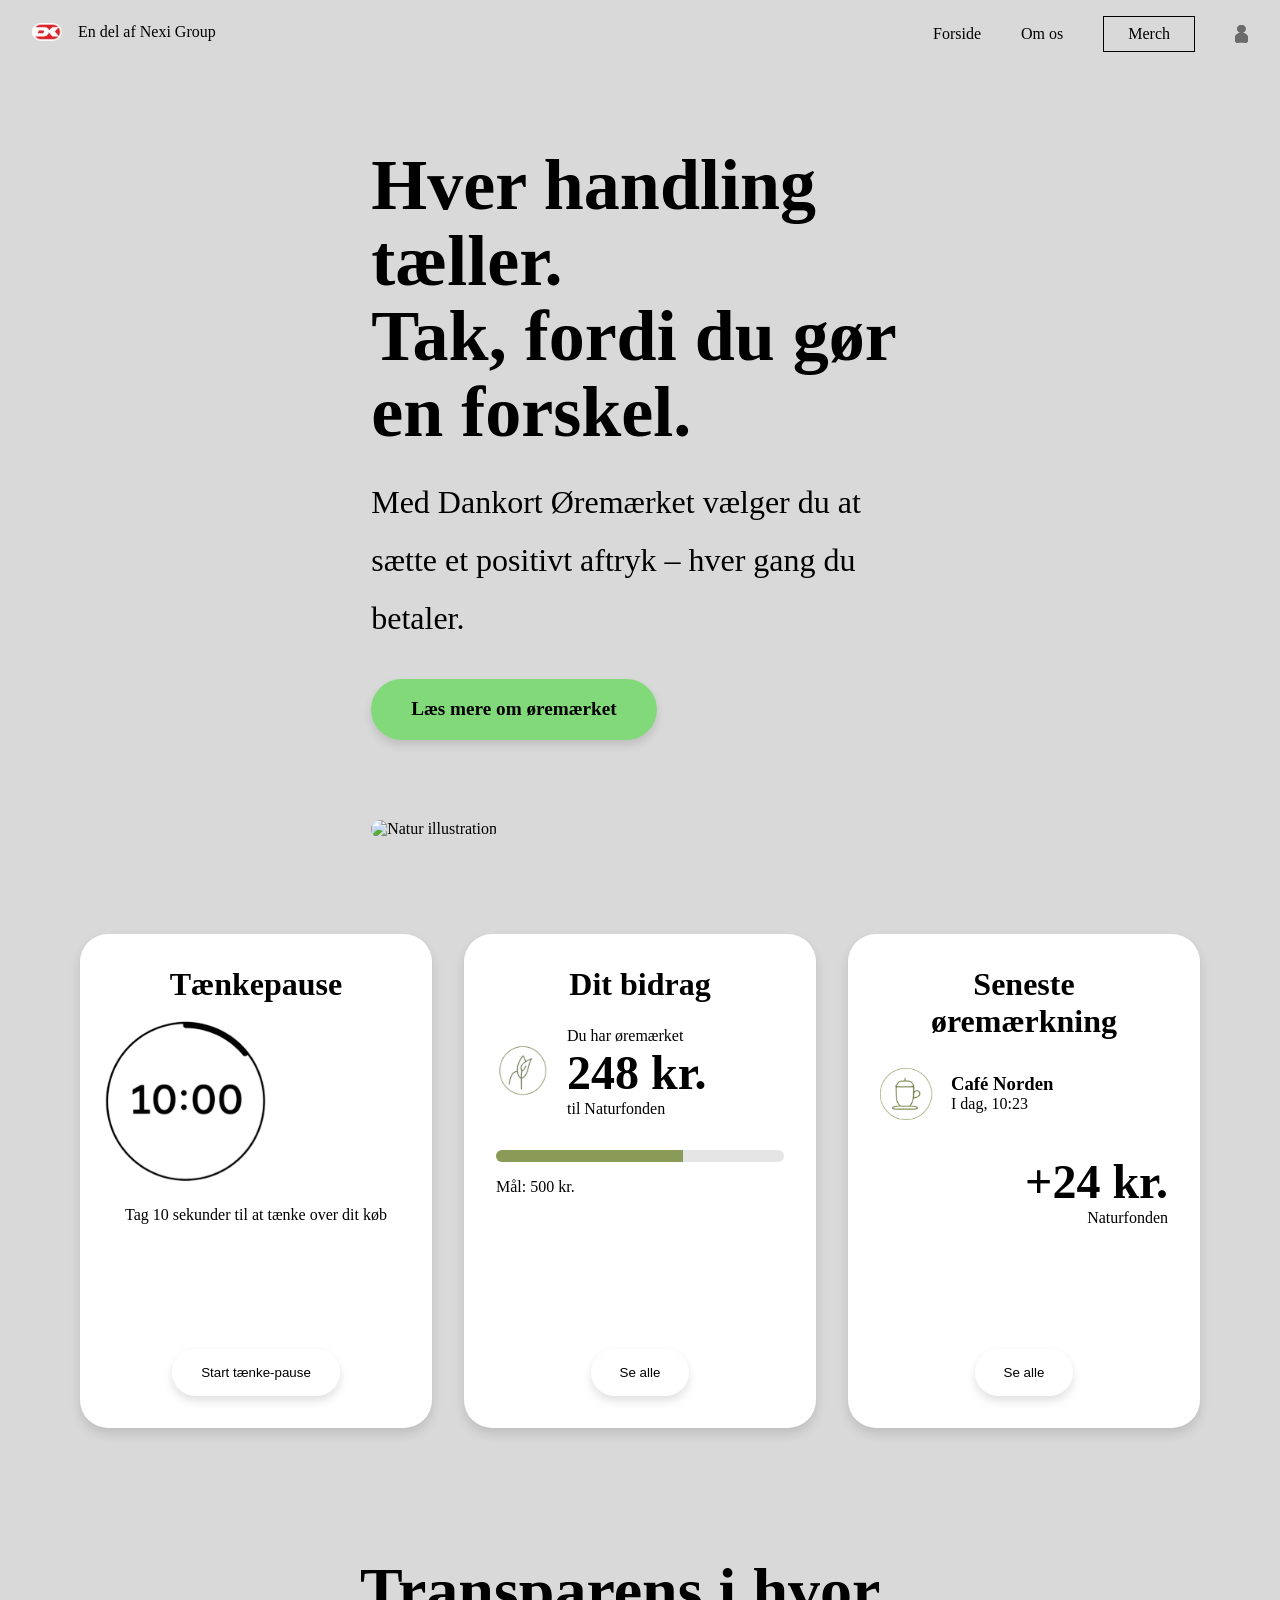
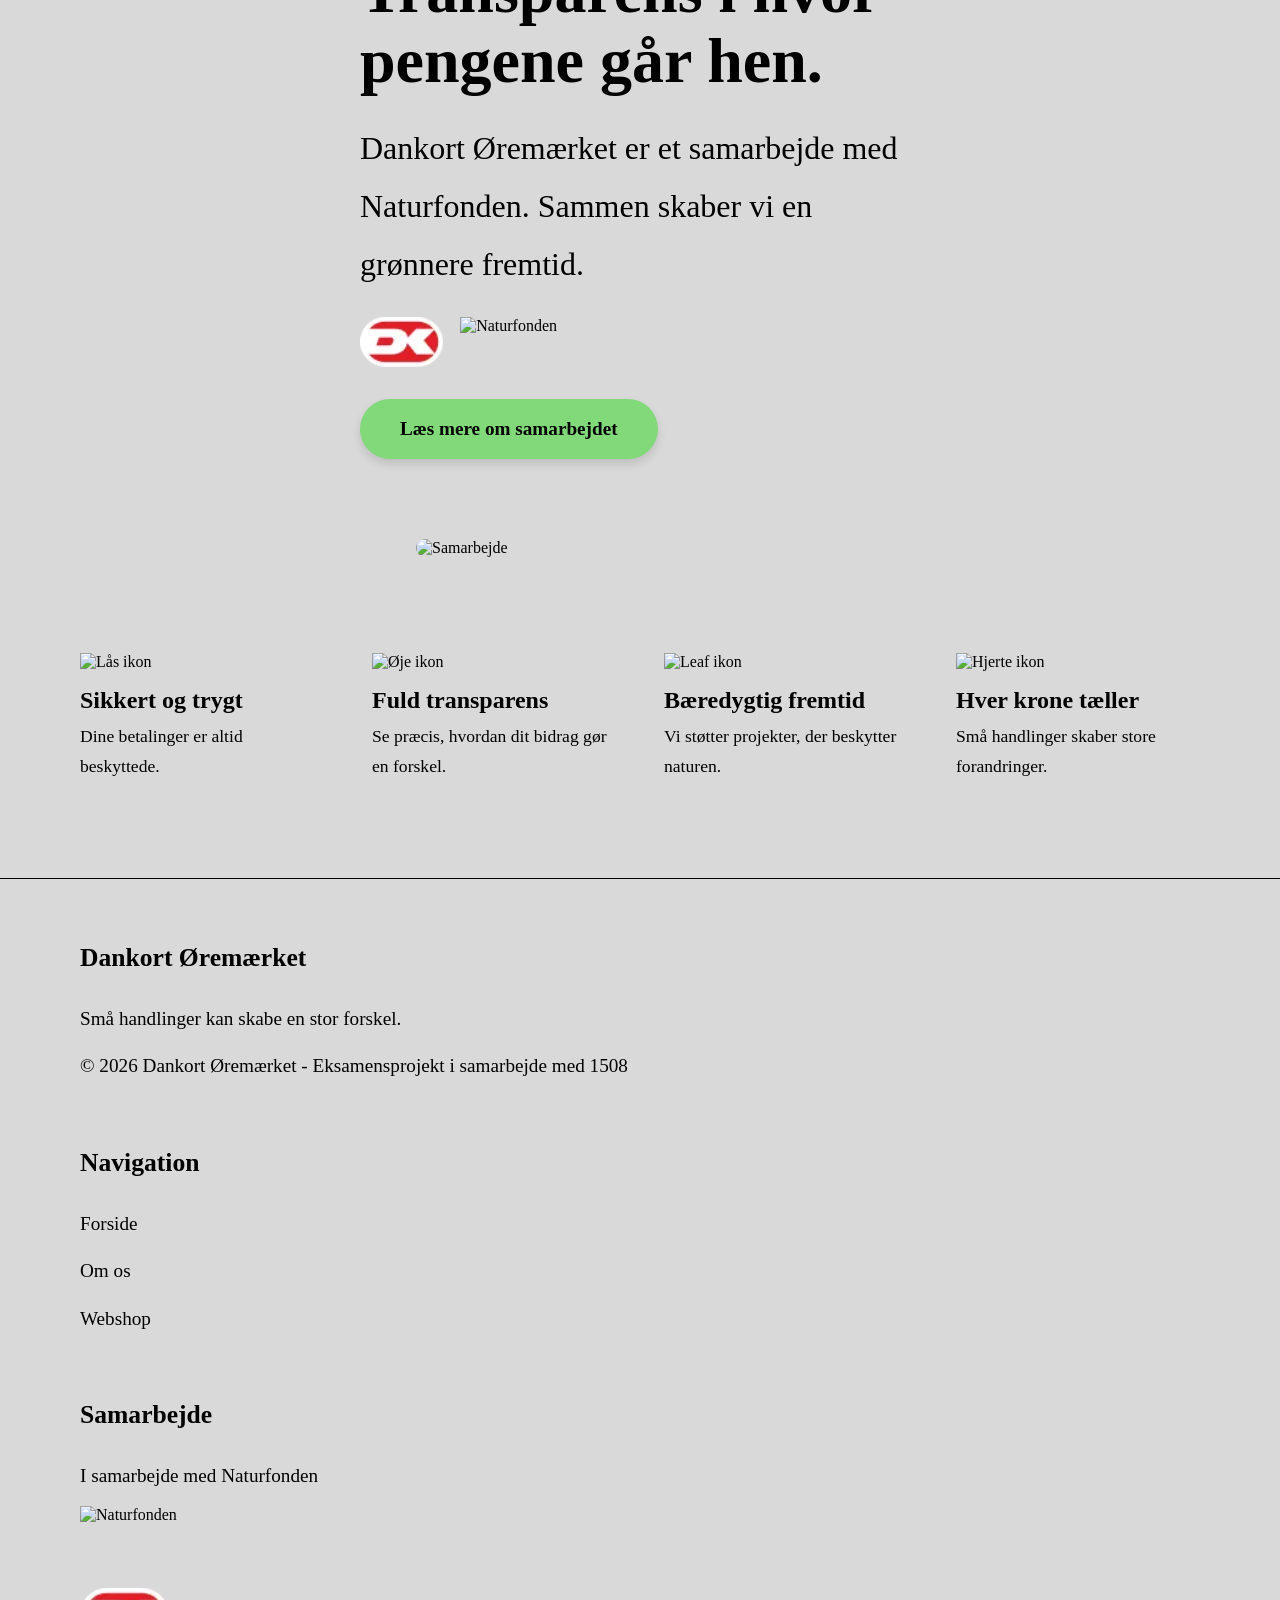
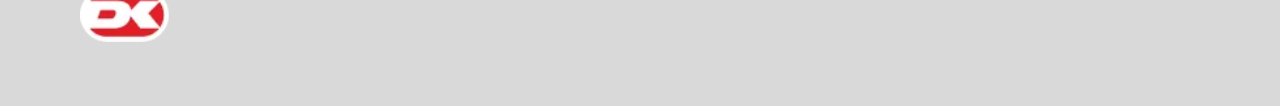
==== index.html @ 101805df "tilrettede ikoner i svg format" ====
<!doctype html>
<html lang="da">
  <head>
    <meta charset="UTF-8" />
    <meta name="viewport" content="width=device-width, initial-scale=1.0" />

    <!-- CSS -->
    <link rel="stylesheet" href="css/custom.css" />
    <link rel="stylesheet" href="css/index.css" />
    <link rel="stylesheet" href="css/general.css" />

    <!-- JS -->
    <script src="js/burger.js" defer></script>

    <title>Dankort-case</title>

    <link rel="icon" type="image/png" href="favicon/apple-touch-icon.svg" />
  </head>

  <body>

    <!-- HEADER -->

    <header>

      <div class="logo">
        <a href="index.html">
          <img src="imgs/logo.webp" alt="Dankort logo" />
        </a>

        <p>En del af Nexi Group</p>
      </div>

      <!-- DESKTOP NAV -->

      <nav class="menu">
        <a href="index.html">Forside</a>
        <a href="about.html">Om os</a>

        <a href="shop.html" class="shop">
          Merch
        </a>

        <img src="imgs/profillogo-svgformat.svg" alt="Profil ikon">
      </nav>

      <!-- MOBILE NAV -->

      <div class="mobile-nav">
        <a href="index.html">Forside</a>
        <a href="about.html">Om os</a>
        <a href="shop.html" class="shop">Merch</a>

        <img src="imgs/profillogo-svgformat.svg" alt="Profil ikon">
      </div>

      <!-- BURGER -->

      <div class="burger">
        <span></span>
        <span></span>
        <span></span>
      </div>

    </header>

    <!-- HERO -->

    <main>

      <section class="hero-section">

        <div class="hero-text">

          <h1>
            Hver handling tæller.<br>
            Tak, fordi du gør en forskel.
          </h1>

          <p>
            Med Dankort Øremærket vælger du at sætte et positivt aftryk – hver gang du betaler.
          </p>

          <a href="about.html" class="cta-btn">
            Læs mere om øremærket
          </a>

        </div>

        <div class="hero-image">
          <img src="imgs/Hero-billede-forside.webp" alt="Natur illustration">
        </div>

      </section>

      <!-- CARDS -->

      <section class="info-cards">

        <!-- TÆNKEPAUSE -->

        <article class="card">

          <h2>Tænkepause</h2>

         <div class="timer-circle">
         <img src="imgs/timer10sek.svg" alt="Tænke-pause timer">
         </div>

          <p class="card-text">
            Tag 10 sekunder til at tænke over dit køb
          </p>

          <button>
            Start tænke-pause
          </button>

        </article>

        <!-- BIDRAG -->

        <article class="card">

          <h2>Dit bidrag</h2>

          <div class="bidrag-top">

            <img src="imgs/KORN-IKON.svg" alt="Leaf icon">

            <div>
              <p>Du har øremærket</p>

              <h3>248 kr.</h3>

              <p>til Naturfonden</p>
            </div>

          </div>

          <div class="progress-bar">
            <div class="progress-fill"></div>
          </div>

          <p class="goal">
            Mål: 500 kr.
          </p>

          <button>
            Se alle
          </button>

        </article>

        <!-- SENESTE ØREMÆRKNING -->

        <article class="card">

          <h2>Seneste øremærkning</h2>

          <div class="latest-payment">

            <img src="imgs/kaffe-ikon.svg" alt="Coffee icon">

            <div>
              <h3>Café Norden</h3>
              <p>I dag, 10:23</p>
            </div>

          </div>

          <div class="payment-amount">
            <h3>+24 kr.</h3>
            <p>Naturfonden</p>
          </div>

          <button>
            Se alle
          </button>

        </article>

      </section>

      <!-- TRANSPARENS -->

      <section class="transparency-section">

        <div class="transparency-text">

          <h2>
            Transparens i hvor pengene går hen.
          </h2>

          <p>
            Dankort Øremærket er et samarbejde med Naturfonden. Sammen skaber vi en grønnere fremtid.
          </p>

          <div class="partner-logos">

            <img src="imgs/logo.webp" alt="Dankort">

            <img src="imgs/Naturfonde-logo.svg" alt="Naturfonden">

          </div>

          <a href="about.html" class="cta-btn">
            Læs mere om samarbejdet
          </a>

        </div>

        <div class="transparency-image">
          <img src="imgs/Transparens-sektion-billede.webp" alt="Samarbejde">
        </div>

      </section>

      <!-- FEATURES -->

      <section class="features">

        <article class="feature">

          <img src="imgs/lock 1-ikon.svg" alt="Lås ikon">

          <h3>Sikkert og trygt</h3>

          <p>
            Dine betalinger er altid beskyttede.
          </p>

        </article>

        <article class="feature">

          <img src="imgs/eye 1 - ikon.svg" alt="Øje ikon">

          <h3>Fuld transparens</h3>

          <p>
            Se præcis, hvordan dit bidrag gør en forskel.
          </p>

        </article>

        <article class="feature">

          <img src="imgs/leaf 1 - ikon.svg" alt="Leaf ikon">

          <h3>Bæredygtig fremtid</h3>

          <p>
            Vi støtter projekter, der beskytter naturen.
          </p>

        </article>

        <article class="feature">

          <img src="imgs/heart 1 - ikon.svg" alt="Hjerte ikon">

          <h3>Hver krone tæller</h3>

          <p>
            Små handlinger skaber store forandringer.
          </p>

        </article>

      </section>

    </main>

    <!-- FOOTER -->

    <footer class="footer">

      <div class="footer-column">

        <h3>Dankort Øremærket</h3>

        <p>
          Små handlinger kan skabe en stor forskel.
        </p>

        <p class="copyright">
          © 2026 Dankort Øremærket - Eksamensprojekt i samarbejde med 1508
        </p>

      </div>

      <div class="footer-column">

        <h3>Navigation</h3>

        <a href="index.html">Forside</a>
        <a href="about.html">Om os</a>
        <a href="shop.html">Webshop</a>

      </div>

      <div class="footer-column">

        <h3>Samarbejde</h3>

        <p>I samarbejde med Naturfonden</p>

        <img src="imgs/Naturfonde-logo.svg" alt="Naturfonden">

      </div>

      <div class="footer-logo">
        <img src="imgs/logo.webp" alt="Dankort">
      </div>

    </footer>

  </body>
</html>
---- css/custom.css ----
/*Fonts*/
@font-face {
  font-family: "raleway";
  src: url(../fonts/Raleway-Black.ttf);
}

@font-face {
  font-family: "raleway_bold";
  src: url(../fonts/Raleway-Bold.ttf);
}

@font-face {
  font-family: "raleway_light";
  src: url(../fonts/Raleway-Light.ttf);
}
:root {
  /* colors */
  --prime-red: #E21E27;
  --prime-grey: #D9D9D9;
  --prime-white: #FFF;
  --prime-black: #1E1E1E;
  --prime-sunflower: #FFD998;
  --secondary-sunflower: #FFE8B6;
  --prime-lime: #81D979;
  --secondary-lime: #A1EEAC;
  --prime-blue: #3BB7EA;
  --secondary-blue: #90D9F8;


  /* font sizes */
  /*--h1-size: 48px;
  --p-size: 18px;
  --nav-li-size: 20px;
  --cta-font-size: 128px;*/

  /* borders */
  /*--cta-borders: 1px;*/

  /* fonts */
  --h1-font: "raleway";
  --h2-font: "raleway_bold";
  --p-font: "raleway_light";
}
---- css/index.css ----
/* ---------- HERO SECTION ---------- */

.hero-section {
  display: flex;
  flex-direction: column;

  gap: 2rem;

  padding: 2rem 1.5rem 3rem;
}

.hero-text h1 {
  font-size: 3rem;
  line-height: 1.05;

  margin-bottom: 1.5rem;
}

.hero-text p {
  font-size: 1.3rem;
  line-height: 1.8;

  margin-bottom: 2rem;
}

.hero-image img {
  width: 100%;

  border-radius: 20px;
}

/* ---------- CTA BUTTON ---------- */

.cta-btn {
  display: inline-block;

  padding: 1rem 2rem;

  background-color: var(--prime-lime);

  color: #000;
  text-decoration: none;

  border-radius: 999px;

  font-weight: 600;

  box-shadow: 0 5px 10px rgba(0,0,0,0.12);
}

/* ---------- INFO CARDS ---------- */

.info-cards {
  display: flex;
  flex-direction: column;

  gap: 2rem;

  padding: 0 1.5rem 4rem;
}

.card {
  background-color: var(--prime-white);

  border-radius: 28px;

  padding: 2rem;

  box-shadow: 0 6px 12px rgba(0,0,0,0.12);
}

.card h2 {
  text-align: center;

  font-size: 2rem;

  margin-bottom: 1.5rem;
}

.card-text {
  text-align: center;

  line-height: 1.7;
}

.card button {
  display: block;

  margin: 1.5rem auto 0;

  padding: 1rem 1.8rem;

  border: none;

  border-radius: 999px;

  background-color: #fff;

  box-shadow: 0 5px 10px rgba(0,0,0,0.12);
}

/* ---------- TIMER ---------- */

.timer-circle {
  display: flex;
  justify-content: center;
  align-items: center;

  margin-bottom: 1.5rem;
}

.timer-circle img {
  width: 180px;
  height: auto;

  object-fit: contain;
}


/* ---------- BIDRAG ---------- */

.bidrag-top {
  display: flex;

  align-items: center;

  gap: 1rem;

  margin-bottom: 1rem;
}

.bidrag-top img,
.latest-payment img {
  width: 55px;
}

.bidrag-top h3,
.payment-amount h3 {
  font-size: 3rem;
}

.progress-bar {
  width: 100%;
  height: 12px;

  background-color: #e5e5e5;

  border-radius: 999px;

  overflow: hidden;

  margin: 1rem 0;
}

.progress-fill {
  width: 65%;
  height: 100%;

  background-color: #8A9B58;
}

/* ---------- LATEST PAYMENT ---------- */

.latest-payment {
  display: flex;

  align-items: center;

  gap: 1rem;
}

.payment-amount {
  text-align: right;

  margin-top: 2rem;
}

/* ---------- TRANSPARENCY SECTION ---------- */

.transparency-section {
  display: flex;
  flex-direction: column;

  gap: 2rem;

  padding: 4rem 1.5rem;
}

.transparency-text h2 {
  font-size: 3rem;
  line-height: 1.1;

  margin-bottom: 1.5rem;
}

.transparency-text p {
  font-size: 1.3rem;
  line-height: 1.8;

  margin-bottom: 1.5rem;
}

.partner-logos {
  display: flex;

  align-items: center;

  gap: 1rem;

  margin-bottom: 2rem;
}

.partner-logos img {
  height: 40px;
}

.transparency-image img {
  width: 100%;

  border-radius: 20px;
}

/* ---------- FEATURES ---------- */

.features {
  display: grid;

  grid-template-columns: 1fr 1fr;

  gap: 2rem 1.5rem;

  padding: 0 1.5rem 4rem;
}

.feature {
  text-align: center;
}

.feature img {
  width: 55px;

  margin-bottom: 1rem;
}

.feature h3 {
  margin-bottom: 0.5rem;
}

.feature p {
  line-height: 1.5;
}

/* ---------- FOOTER ---------- */

.footer {
  display: flex;
  flex-direction: column;

  gap: 2rem;

  padding: 3rem 1.5rem;

  border-top: 1px solid #000;
}

.footer-column {
  display: flex;
  flex-direction: column;

  gap: 0.8rem;
}

.footer-column a {
  color: #000;

  text-decoration: none;
}

.footer-column img {
  width: 130px;
}

.footer-logo {
  display: flex;
  justify-content: flex-end;
}

.footer-logo img {
  width: 70px;
}


/* ---------- DESKTOP ---------- */

@media (min-width: 1024px) {

  /* ---------- HERO ---------- */

  .hero-section {
    display: flex;
    justify-content: space-between;
    align-items: center;

    gap: 5rem;

    padding: 5rem 5rem 6rem;
  }

  .hero-text {
    width: 48%;
  }

  .hero-image {
    width: 48%;
  }

  .hero-text h1 {
    font-size: 4.5rem;

    max-width: 700px;
  }

  .hero-text p {
    font-size: 2rem;

    max-width: 700px;
  }

  .hero-image img {
    width: 100%;
  }

  .cta-btn {
    font-size: 1.2rem;

    padding: 1.2rem 2.5rem;
  }

  /* ---------- INFO CARDS ---------- */

  .info-cards {
    display: flex;
    flex-direction: row;

    gap: 2rem;

    padding: 0 5rem 6rem;
  }

  .card {
    flex: 1;

    min-height: 430px;

    display: flex;
    flex-direction: column;
    justify-content: space-between;
  }

  .card h2 {
    font-size: 2rem;
  }

  .card button {
    margin-top: auto;
  }

  .timer-circle {
    width: 150px;
    height: 150px;
  }

  /* ---------- TRANSPARENCY ---------- */

  .transparency-section {
    display: flex;
    justify-content: space-between;
    align-items: center;

    gap: 5rem;

    padding: 2rem 5rem 6rem;
  }

  .transparency-text {
    width: 50%;
  }

  .transparency-image {
    width: 40%;
  }

  .transparency-text h2 {
    font-size: 4rem;

    max-width: 600px;
  }

  .transparency-text p {
    font-size: 2rem;

    max-width: 650px;
  }

  .transparency-image img {
    width: 100%;
  }

  .partner-logos img {
    height: 50px;
  }

  /* ---------- FEATURES ---------- */

  .features {
    display: grid;

    grid-template-columns: repeat(4, 1fr);

    gap: 3rem;

    padding: 0 5rem 6rem;
  }

  .feature {
    text-align: left;
  }

  .feature img {
    width: 70px;
  }

  .feature h3 {
    font-size: 1.5rem;
  }

  .feature p {
    font-size: 1.1rem;

    line-height: 1.7;
  }

  /* ---------- FOOTER ---------- */

  .footer {
    display: flex;
    justify-content: space-between;
    align-items: flex-start;

    gap: 4rem;

    padding: 4rem 5rem;
  }

  .footer-column {
    flex: 1;
  }

  .footer-column h3 {
    margin-bottom: 1rem;

    font-size: 1.6rem;
  }

  .footer-column p,
  .footer-column a {
    font-size: 1.2rem;

    line-height: 1.8;
  }

  .footer-column img {
    width: 170px;
  }

  .footer-logo img {
    width: 90px;
  }

}
---- css/general.css ----
* {
  margin: 0;
  padding: 0;
}

/* general styling */

body {
  background-color: var(--prime-grey);
}

/* nav */

header {
    position: relative;
 display: flex;
  justify-content: space-between;
  align-items: center; 
 /* background-color: transparent;
  position: fixed;*/
  top: 0;
  width: 100%;
  padding: 1em 2em;
/* transition: background-color 0.3s ease;
  z-index: 1000;*/
  
}

header.scrolled {
  background-color: #d2c3b4;
  box-shadow: 0 2px 10px rgba(0, 0, 0, 0.1);
}

/*Menuen på desktop*/

.menu {
    justify-content: space-between;
    margin-right: 5%;
  display: flex;
  align-items: center;
  gap: 40px;
  margin-left: auto;
  flex-wrap: nowrap;
}
.menu a {
  color: #000;
  text-decoration: none;
  transition: transform 0.3s ease;
  margin-top: 2em;
  margin-bottom: 2em;
  margin: 0;
  white-space: nowrap;
}

.menu a:hover {
  transform: scale(1.1);
}

/*****NAV-LOGO*****/
.logo{ 
    width: 100%;
  display: flex;
}

.logo img {
  height: auto; /* justér størrelsen */
  width: 30px;
  padding-right: 1rem;
}

.logo p {
font-family: var(--p-font);
}

/*shop knappen*/

.shop {
  background-color: var(--prime-lime);
  all: unset;
  display: inline-block;
  padding: 0.5em 1.5em;
  border: 1px solid #000;
  cursor: pointer;
  color: #000;
  transition: transform 0.3s ease;
}

.shop:hover {
  transform: scale(1.2);
}

/* BURGER ICON */
.burger {
    margin-right: 10%;
  display: none;
  flex-direction: column;
  gap: 5px;
  cursor: pointer;
  z-index: 2000;
}

.burger span {
  width: 25px;
  height: 3px;
  background-color: #000;
}

/* MOBILE DROPDOWN MENU */
.mobile-nav {
  position: absolute;
  top: 70px;
  right: 0px;
  background-color: var(--prime-white);
  padding: 1rem 1.5rem;
  border-radius: 10px;
  display: none;
  flex-direction: column;
  gap: 1rem;
  box-shadow: 0 4px 12px rgba(0, 0, 0, 0.15);
  z-index: 1500;
}

.mobile-nav a {
  color: #000;
  text-decoration: none;
  font-size: 18px;
}

.mobile-nav a:hover {
  transform: scale(1.1);
}

.mobile-nav.open {
  display: flex;
  margin-right: 4rem;
}

.mobile-nav.open img {
  width: 18px;
}

/* RESPONSIVE */
@media (max-width: 768px) {
  .menu {
    display: none;
  }

  .burger {
    display: flex;
  }
}
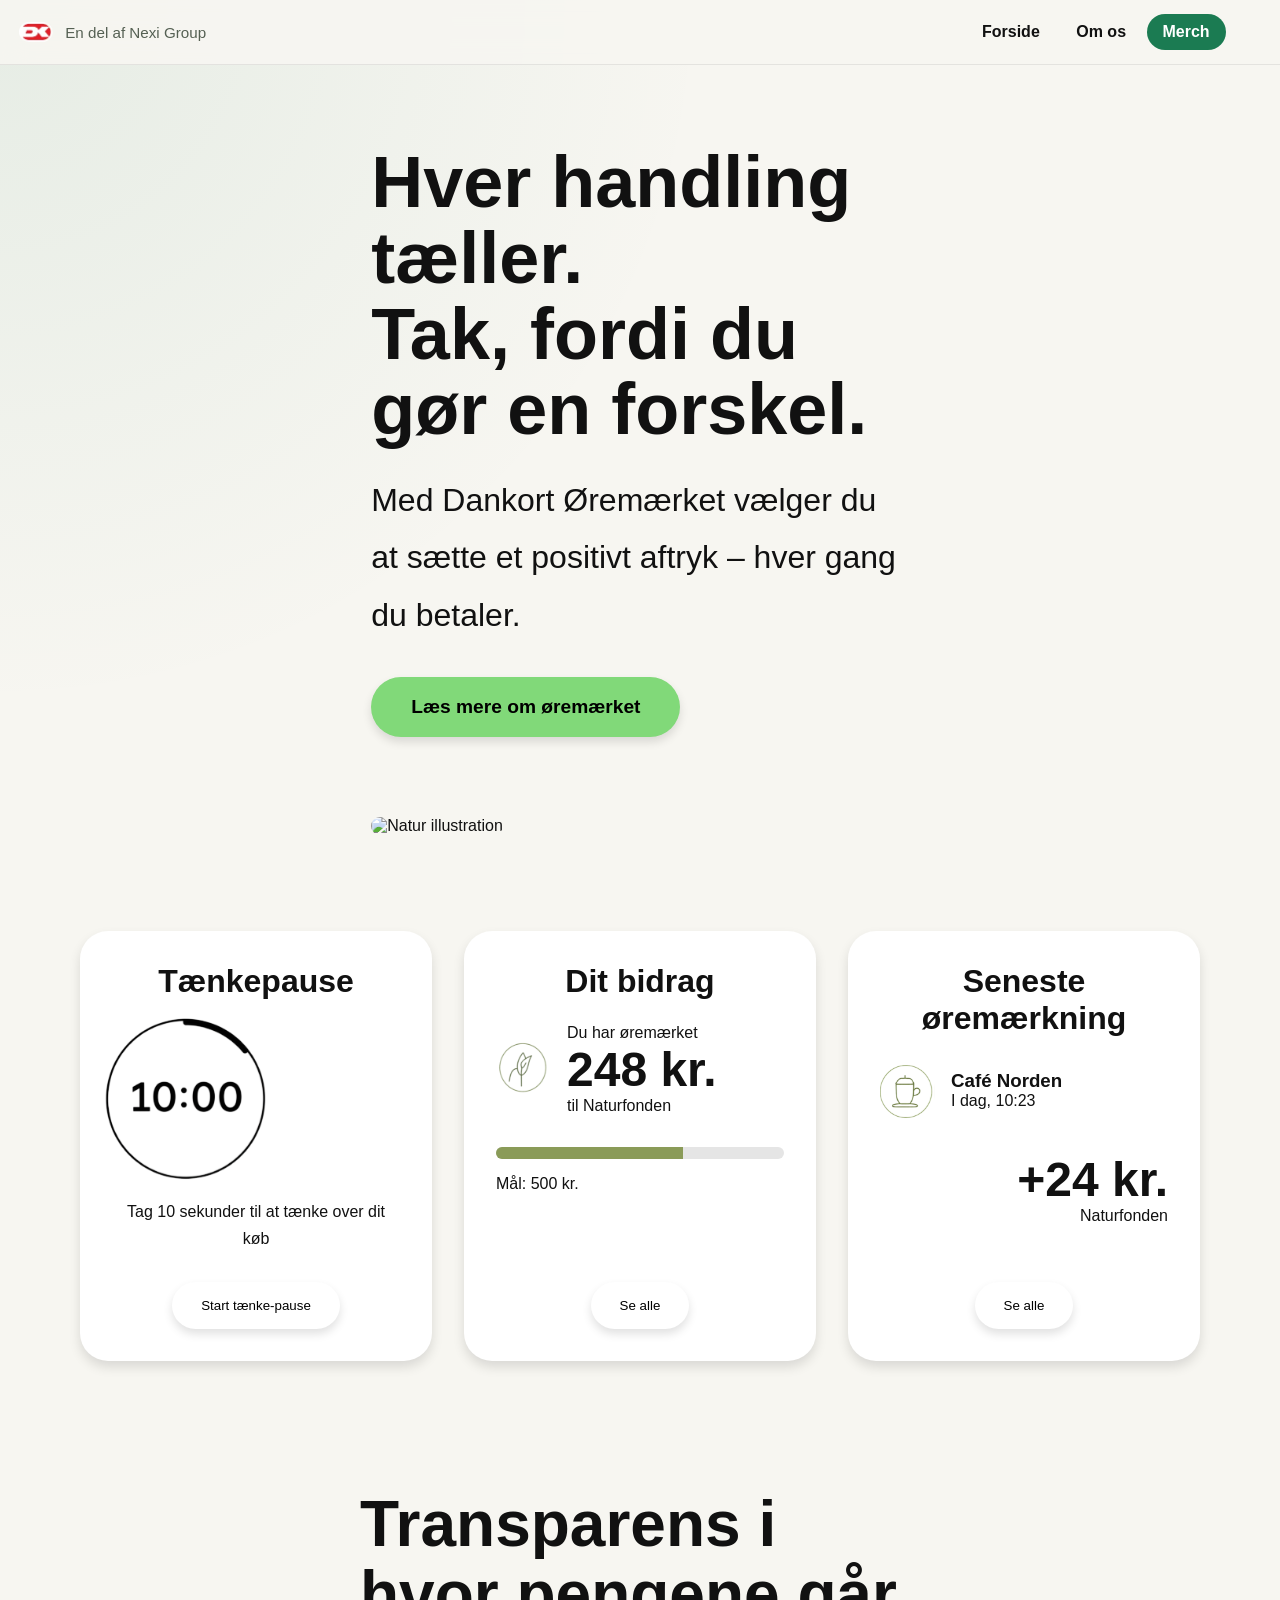
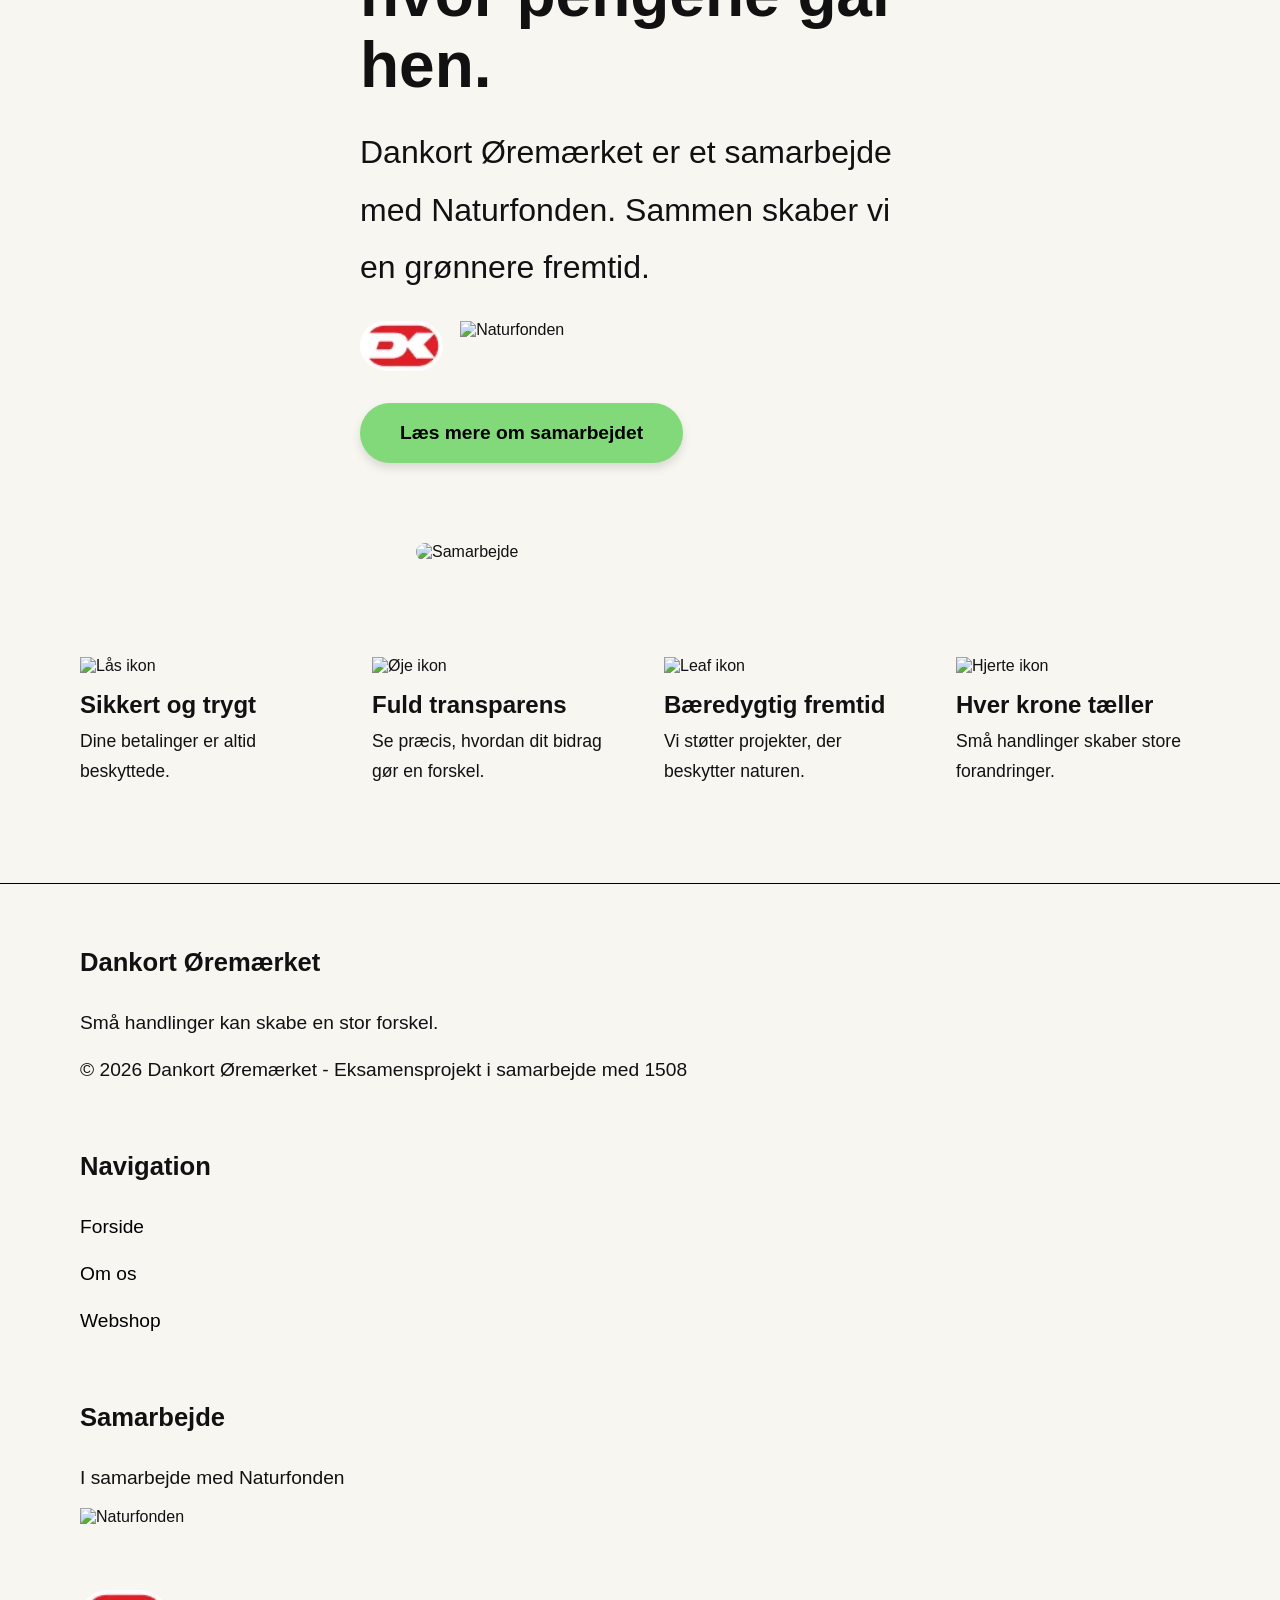
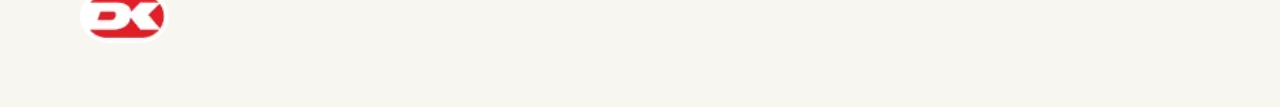
==== commit 8ba34aba: "burger conflict resolved" ====
--- a/index.html
+++ b/index.html
@@ -8,9 +8,9 @@
     <link rel="stylesheet" href="css/custom.css" />
     <link rel="stylesheet" href="css/index.css" />
     <link rel="stylesheet" href="css/general.css" />
-
-    <!-- JS -->
-    <script src="js/burger.js" defer></script>
+     <!---Javascript--->
+    <script src="js/popup.js" defer></script>
+   <!-- <script src="js/burger.js" defer></script>-->
 
     <title>Dankort-case</title>
 
@@ -24,46 +24,61 @@
     <header>
 
       <div class="logo">
-        <a href="index.html">
-          <img src="imgs/logo.webp" alt="Dankort logo" />
-        </a>
-
+       <a href="index.html"><img src="imgs/logo.webp" alt="Logo" /></a>
         <p>En del af Nexi Group</p>
       </div>
 
-      <!-- DESKTOP NAV -->
-
-      <nav class="menu">
-        <a href="index.html">Forside</a>
-        <a href="about.html">Om os</a>
-
-        <a href="shop.html" class="shop">
-          Merch
-        </a>
-
-        <img src="imgs/profillogo-svgformat.svg" alt="Profil ikon">
-      </nav>
-
-      <!-- MOBILE NAV -->
-
-      <div class="mobile-nav">
+      <nav class="menu" aria-label="Primær navigation">
+        <div class="rightmenu">
         <a href="index.html">Forside</a>
         <a href="about.html">Om os</a>
         <a href="shop.html" class="shop">Merch</a>
-
-        <img src="imgs/profillogo-svgformat.svg" alt="Profil ikon">
-      </div>
-
-      <!-- BURGER -->
-
-      <div class="burger">
+      <!--  <button id="profileButton" class="profile-button" type="button" aria-label="Open profile login" aria-controls="profileOverlay">-->
+ <!--  </button>-->
+   </div>
+      </nav>
+  
+      <div class="mobile-nav" aria-label="Mobil navigation">
+        <a href="index.html">Forside</a>
+        <a href="about.html">Om os</a>
+        <a href="shop.html" class="shop">Merch</a>
+        <button id="profileButtonMobile" class="profile-button profile-button--mobile" type="button" aria-label="Open profile login" aria-controls="profileOverlay">
+        
+        </button>
+      </div>
+
+      <button class="burger" type="button" aria-label="Åbn menu">
         <span></span>
         <span></span>
         <span></span>
-      </div>
-
+      </button>
+       <img src="imgs/profillogo.webp" alt="" class="popup-img" id="openPopup">
     </header>
-
+   
+   <!--Pop-up-->
+                <div id="popup" class="popup">
+    <span class="close">&times;</span>
+    <div class="login-box">
+  <button class="close">×</button>
+
+  <form>
+    <h2>Opret profil</h2>
+
+    <div class="input-group">
+      <span><img src="imgs/profillogo.webp" alt=""></span>
+      <input type="text" placeholder="Brugernavn eller email">
+    </div>
+
+    <div class="input-group">
+      <input type="password" placeholder="Password">
+    </div>
+
+    <a href="#" class="forgot">Glemt adgangskode</a>
+
+    <button type="submit" class="login-btn">Log ind</button>
+  </form>
+</div>
+</div>
     <!-- HERO -->
 
     <main>
@@ -314,7 +329,7 @@
       </div>
 
     </footer>
-
+<script src="js/nav.js" defer></script>
   </body>
 </html>
 
--- a/css/general.css
+++ b/css/general.css
@@ -1,153 +1,384 @@
+:root {
+  --surface: #ffffff;
+  --surface-soft: #f7f6f1;
+  --text: #111111;
+  --muted: #556053;
+  --accent: #1b7b52;
+  --accent-dark: #0f5f3a;
+  --shadow: 0 18px 40px rgba(17, 24, 20, 0.12);
+}
+
 * {
+  box-sizing: border-box;
   margin: 0;
   padding: 0;
 }
 
-/* general styling */
-
 body {
-  background-color: var(--prime-grey);
-}
-
-/* nav */
+  min-height: 100vh;
+  font-family: Arial, Helvetica, sans-serif;
+  background:
+    radial-gradient(circle at top left, rgba(27, 123, 82, 0.08), transparent 20%),
+    var(--surface-soft);
+  color: var(--text);
+}
+
+a {
+  color: inherit;
+  text-decoration: none;
+}
 
 header {
-    position: relative;
- display: flex;
+  width: 100%;
+  position: sticky;
+  top: 0;
+  z-index: 20;
+  display: flex;
+  align-items: center;
   justify-content: space-between;
-  align-items: center; 
- /* background-color: transparent;
-  position: fixed;*/
-  top: 0;
-  width: 100%;
-  padding: 1em 2em;
-/* transition: background-color 0.3s ease;
-  z-index: 1000;*/
-  
+  gap: 0.2rem;
+  padding: 0.9rem 1.2rem;
+  background: rgba(247, 246, 241, 0.92);
+  backdrop-filter: blur(12px);
+  border-bottom: 1px solid rgba(17, 17, 17, 0.08);
 }
 
 header.scrolled {
-  background-color: #d2c3b4;
-  box-shadow: 0 2px 10px rgba(0, 0, 0, 0.1);
-}
-
-/*Menuen på desktop*/
+  box-shadow: 0 10px 24px rgba(17, 24, 20, 0.08);
+}
+
+.logo {
+  display: flex;
+  align-items: center;
+  gap: 0.75rem;
+  left: 1rem;
+}
+
+.logo a {
+  display: inline-flex;
+  align-items: center;
+}
+
+.logo img {
+  width: 34px;
+  height: auto;
+}
+
+.logo p {
+  color: var(--muted);
+  font-size: 0.95rem;
+}
 
 .menu {
-    justify-content: space-between;
-    margin-right: 5%;
-  display: flex;
-  align-items: center;
-  gap: 40px;
   margin-left: auto;
-  flex-wrap: nowrap;
-}
-.menu a {
-  color: #000;
-  text-decoration: none;
-  transition: transform 0.3s ease;
-  margin-top: 2em;
-  margin-bottom: 2em;
-  margin: 0;
-  white-space: nowrap;
-}
-
-.menu a:hover {
-  transform: scale(1.1);
-}
-
-/*****NAV-LOGO*****/
-.logo{ 
-    width: 100%;
-  display: flex;
-}
-
-.logo img {
-  height: auto; /* justér størrelsen */
-  width: 30px;
-  padding-right: 1rem;
-}
-
-.logo p {
-font-family: var(--p-font);
-}
-
-/*shop knappen*/
+  display: flex;
+  align-items: center;
+  gap: 0.75rem;
+}
+
+.menu a,
+.mobile-nav a {
+  display: inline-flex;
+  align-items: center;
+  justify-content: center;
+  padding: 0.55rem 1rem;
+  border-radius: 999px;
+  font-weight: 700;
+  transition: background 180ms ease, transform 180ms ease;
+}
+
+.menu a:hover,
+.menu a:focus-visible,
+.mobile-nav a:hover,
+.mobile-nav a:focus-visible {
+  background: rgba(27, 123, 82, 0.1);
+  transform: translateY(-1px);
+}
+
+.nav__link--active {
+  background: rgba(27, 123, 82, 0.12);
+  color: var(--accent-dark);
+}
 
 .shop {
-  background-color: var(--prime-lime);
-  all: unset;
-  display: inline-block;
-  padding: 0.5em 1.5em;
-  border: 1px solid #000;
+  background: var(--accent);
+  color: #ffffff;
+}
+
+.shop:hover,
+.shop:focus-visible {
+  background: var(--accent-dark);
+}
+
+.profile-button {
+  background: transparent;
+  border: none;
+  outline: none;
+  box-shadow: none;
+  padding: 0;
   cursor: pointer;
-  color: #000;
-  transition: transform 0.3s ease;
-}
-
-.shop:hover {
-  transform: scale(1.2);
-}
-
-/* BURGER ICON */
+  display: flex;
+  align-items: center;
+  justify-content: center;
+  appearance: none;
+  -webkit-appearance: none;
+}
+
+.profile-button:focus-visible {
+  outline: none;
+  box-shadow: none;
+}
+
+.profile-button img {
+  display: block;
+  width: 32px;
+  height: 32px;
+  object-fit: contain;
+  border: none;
+  outline: none;
+  box-shadow: none;
+  background: transparent;
+}
+
+.menu img,
+.mobile-nav img {
+  width: 18px;
+  height: 22px;
+ /* border-radius: 999px;
+  object-fit: cover;*/
+}
+
 .burger {
-    margin-right: 10%;
+  margin-left: auto;
+  display: none;
+  border: 0;
+  background: transparent;
+  padding: 0.35rem;
+  cursor: pointer;
+}
+
+.burger span {
+  display: block;
+  width: 1.5rem;
+  height: 2px;
+  background: var(--text);
+  margin: 0.2rem 0;
+}
+
+.mobile-nav {
+  position: absolute;
+  top: calc(100% + 0.75rem);
+  right: 1rem;
   display: none;
   flex-direction: column;
-  gap: 5px;
+  gap: 0.5rem;
+  padding: 1rem;
+  border-radius: 1rem;
+  background: rgba(255, 255, 255, 0.98);
+  box-shadow: var(--shadow);
+  min-width: 220px;
+}
+
+.mobile-nav--open {
+  display: flex;
+}
+
+/*********Pop - up ******/
+
+/* Popup baggrund */
+.popup{
+    display:none;
+    position:fixed;
+    z-index:9999;
+    left:0;
+    top:0;
+    width:100%;
+    height:100%;
+    background:rgba(0,0,0,0.6);
+z-index: 99;
+    justify-content:center;
+    align-items:center;
+}
+
+/***Pop-up container***/
+.login-box {
+  width: 60%;
+  height: 40%;
+  background: #e9e9e9;
+  border-radius: 28px;
+  padding: 28px 36px 40px;
+  position: relative;
+}
+
+.close {
+  position: absolute;
+  top: 18px;
+  left: 22px;
+  border: none;
+  background: none;
+  font-size: 44px;
+  font-weight: 200;
+  color: #333;
   cursor: pointer;
-  z-index: 2000;
-}
-
-.burger span {
-  width: 25px;
-  height: 3px;
-  background-color: #000;
-}
-
-/* MOBILE DROPDOWN MENU */
-.mobile-nav {
-  position: absolute;
-  top: 70px;
-  right: 0px;
-  background-color: var(--prime-white);
-  padding: 1rem 1.5rem;
-  border-radius: 10px;
-  display: none;
-  flex-direction: column;
-  gap: 1rem;
-  box-shadow: 0 4px 12px rgba(0, 0, 0, 0.15);
-  z-index: 1500;
-}
-
-.mobile-nav a {
-  color: #000;
+}
+
+form {
+  margin-top: 4rem;
+}
+
+h2 {
+  font-size: 18px;
+  font-weight: 600;
+  margin-bottom: 22px;
+}
+
+.input-group {
+  height: 48px;
+  border: 2px solid #555;
+  border-radius: 18px;
+  background: #d1d1d1;
+  display: flex;
+  align-items: center;
+  padding: 0 18px;
+  margin-bottom: 28px;
+  box-shadow: 0 4px 4px rgba(0,0,0,0.35);
+  margin-top: 2rem;
+}
+
+.input-group span {
+  margin-right: 12px;
+}
+
+.input-group input {
+  width: 100%;
+  border: none;
+  outline: none;
+  background: transparent;
+  font-size: 16px;
+}
+
+.forgot {
+  display: block;
+  color: #aaa;
   text-decoration: none;
-  font-size: 18px;
-}
-
-.mobile-nav a:hover {
-  transform: scale(1.1);
-}
-
-.mobile-nav.open {
-  display: flex;
-  margin-right: 4rem;
-}
-
-.mobile-nav.open img {
-  width: 18px;
-}
-
-/* RESPONSIVE */
-@media (max-width: 768px) {
+  margin-top: -14px;
+  margin-bottom: 24px;
+  font-size: 16px;
+}
+
+.login-btn {
+  display: block;
+  margin: 0 auto;
+  background: #ef1d2d;
+  color: white;
+  border: none;
+  border-radius: 999px;
+  padding: 10px 36px;
+  font-size: 20px;
+  cursor: pointer;
+  margin-top: 4rem;
+}
+
+/* Billede i fullscreen */
+.popup-img{
+  margin: 0 1rem;
+    max-width:100%;
+    max-height:100%;
+}
+
+/* Luk knap */
+.close{
+    position:absolute;
+    top:20px;
+    left: 20px;
+    color:white;
+    font-size:40px;
+    cursor:pointer;
+}
+
+/*****MEDIA Q.....*****/
+
+@media (min-width: 560px) {
+  
+  /***Pop-up container***/
+/***Pop-up container***/
+  form {
+  width: 80%;
+  margin: 0 auto;
+  margin-top: 4rem;
+  }
+
+h2 {
+  font-size: 24px;
+  font-weight: 600;
+  margin-bottom: 22px;
+}
+
+.input-group {
+  height: 48px;
+}
+
+.input-group span {
+  margin-right: 12px;
+}
+
+.input-group input {
+  width: 80%;
+  font-size: 20px;
+}
+
+.forgot {
+  font-size: 20px;
+}
+
+.login-btn {
+  padding: 16px 42px;
+  font-size: 20px;
+}
+
+
+.login-box {
+  width: 60%;
+  height: 40%;
+  
+}
+}
+
+@media (min-width: 768px) {
+
+
+  form {
+  margin-top: 15%;
+  }
+}
+
+@media (max-width: 820px) {
   .menu {
     display: none;
   }
 
   .burger {
-    display: flex;
+    display: inline-flex;
+    flex-direction: column;
+    align-items: center;
   }
 }
 
-
+@media (min-width: 1100px) {
+/***Pop-up container***/
+
+.login-box {
+  width: 50%;
+  height: 40%;
+  
+}
+}
+
+@media (min-width: 1560px) {
+  
+.login-box {
+  width: 50%;
+  height: 50%;
+  
+}
+}
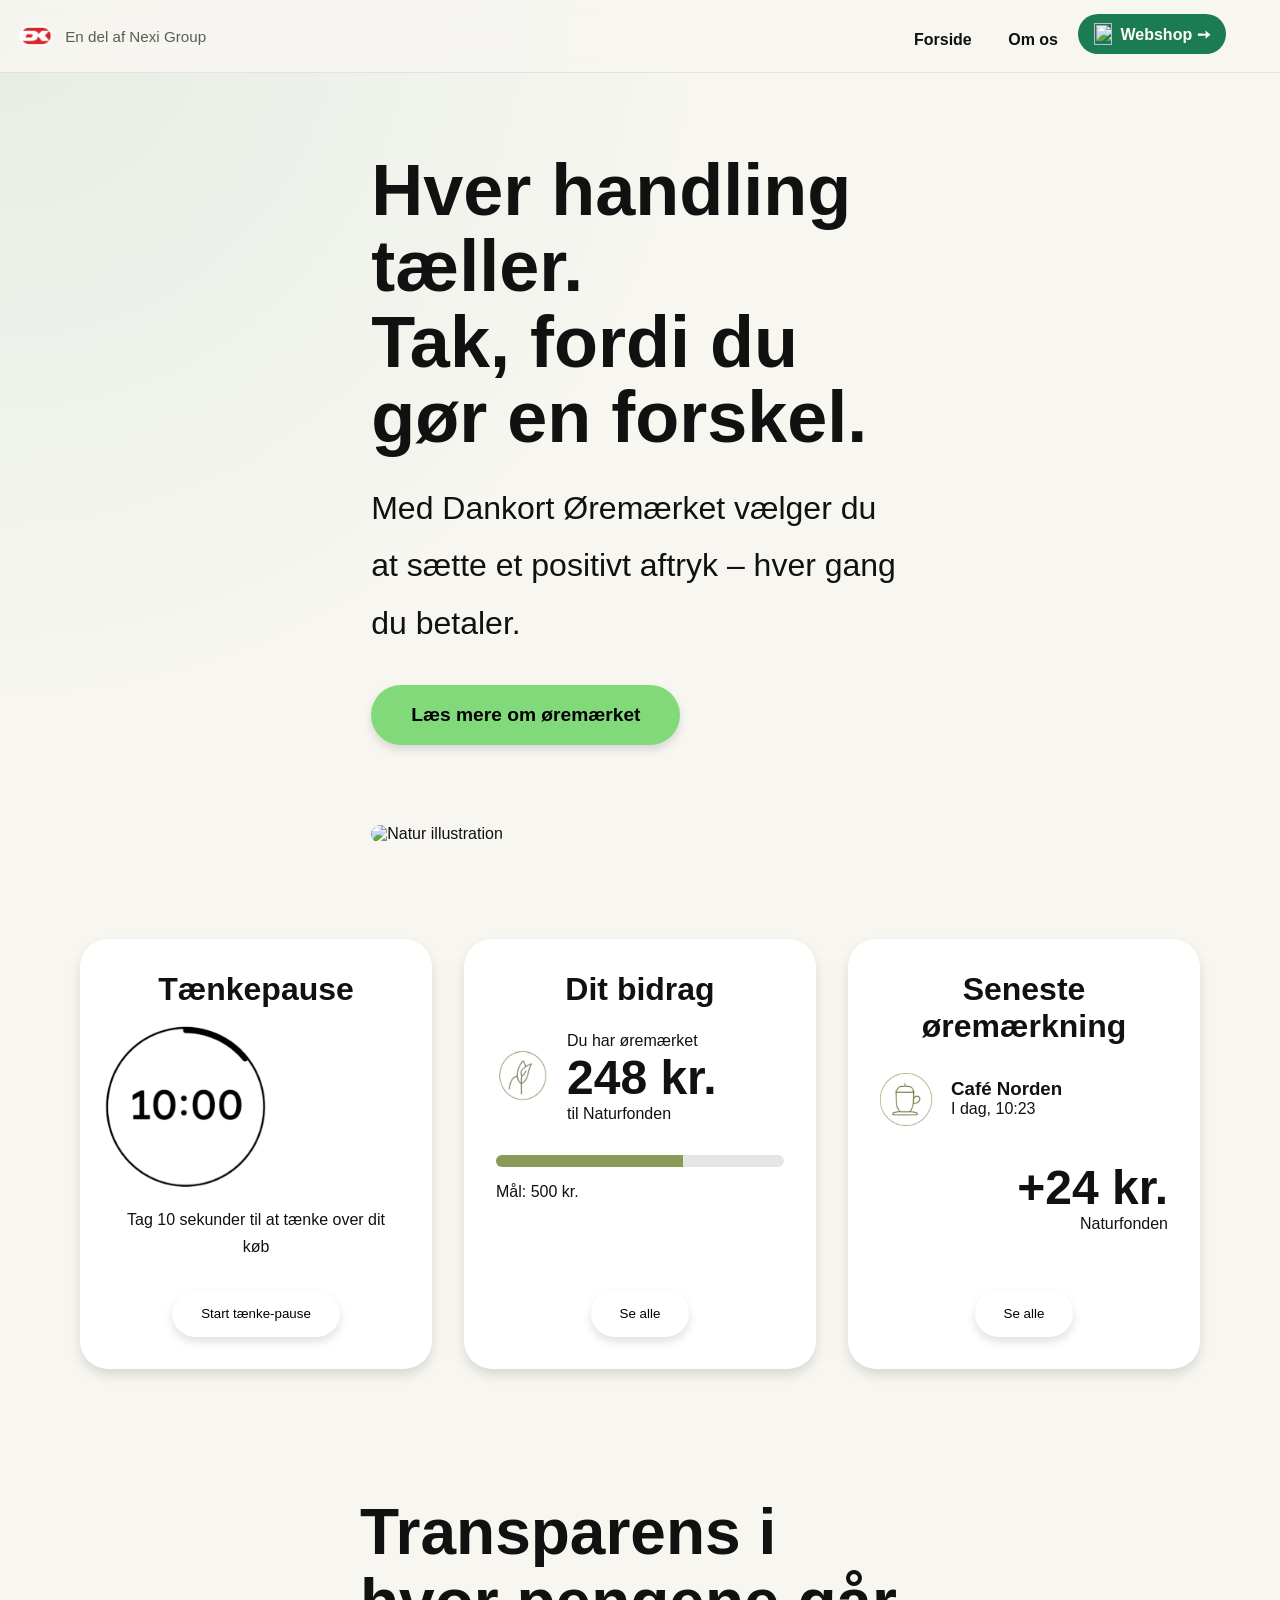
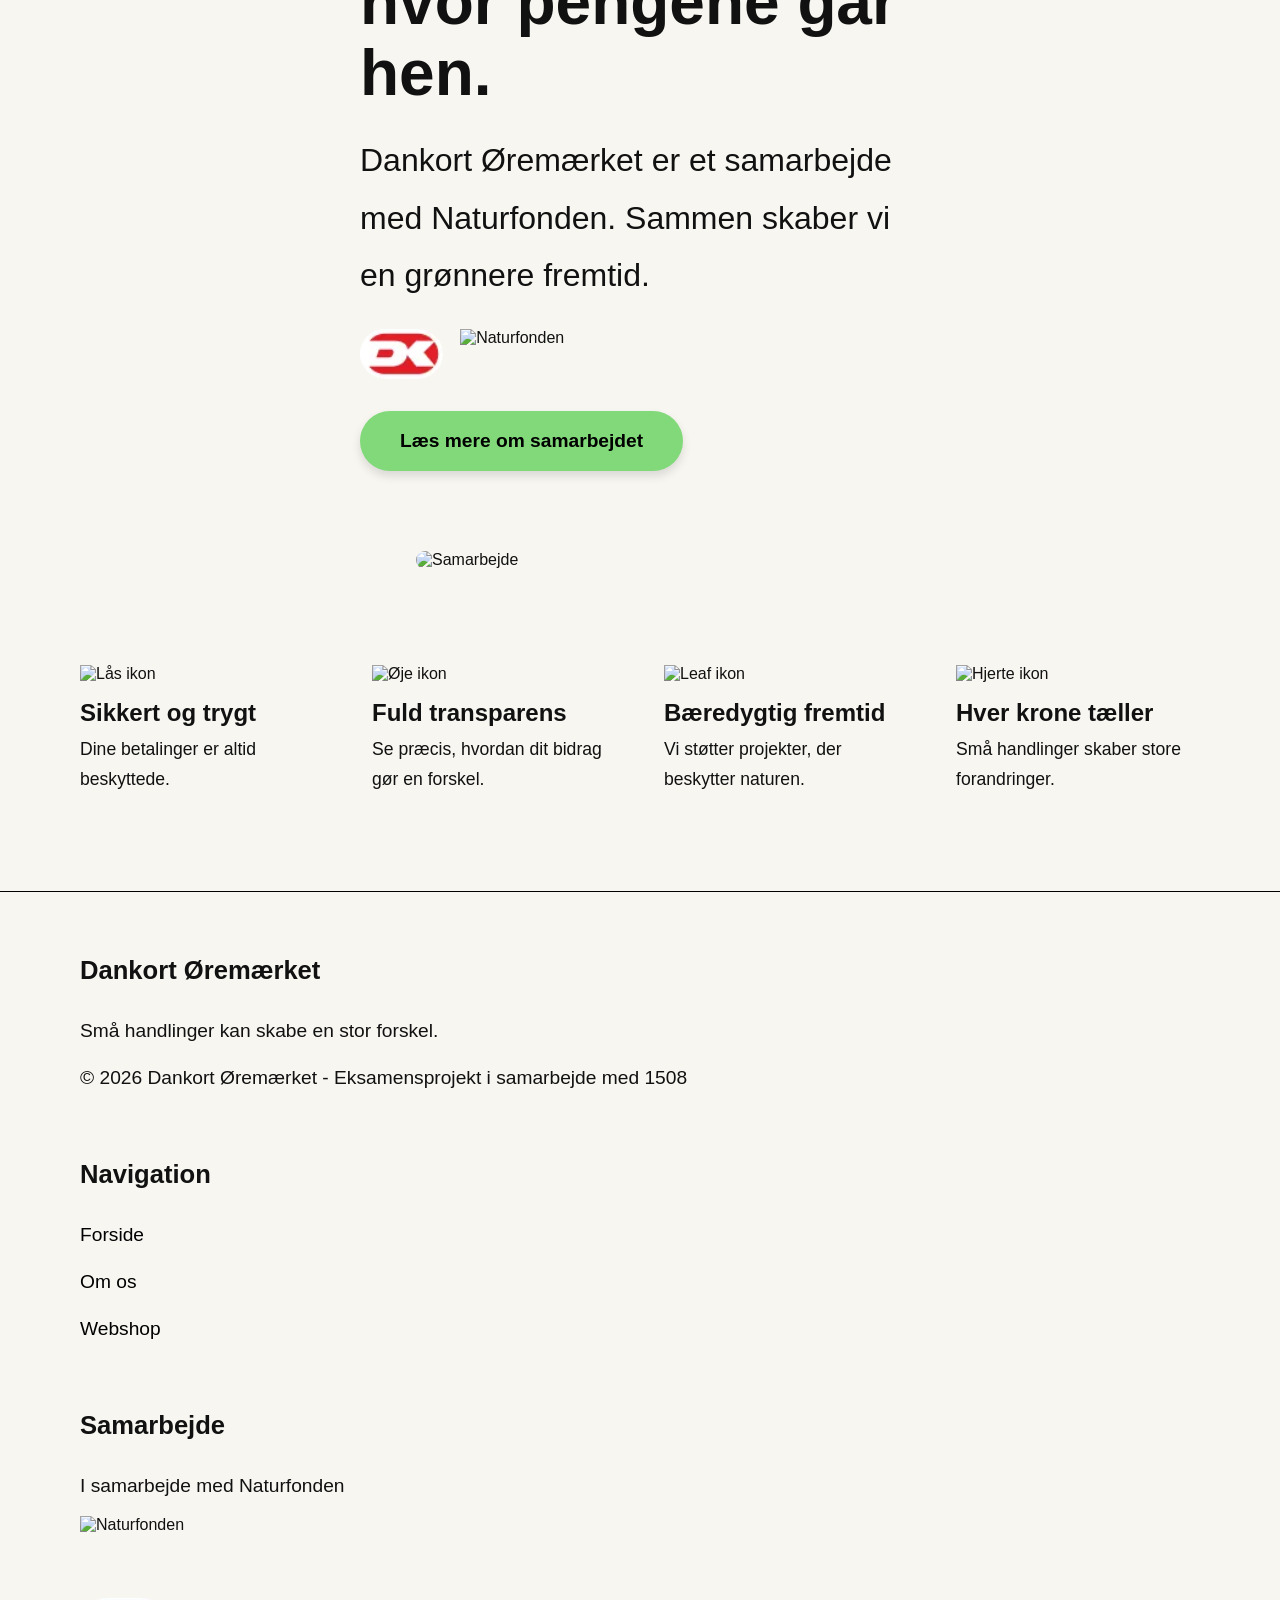
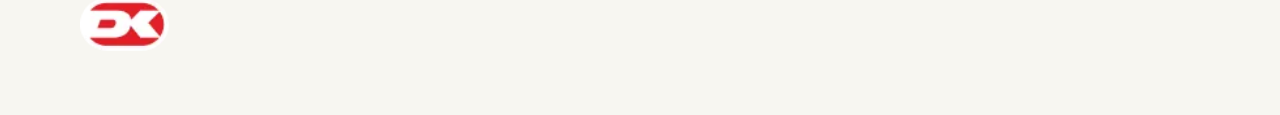
==== commit 0a287d47: "img in a tag" ====
--- a/index.html
+++ b/index.html
@@ -32,7 +32,7 @@
         <div class="rightmenu">
         <a href="index.html">Forside</a>
         <a href="about.html">Om os</a>
-        <a href="shop.html" class="shop">Merch</a>
+            <a href="shop.html" class="shop"> <img src="imgs/leaf 1 - ikon.svg" alt="">Webshop ➙</a>
       <!--  <button id="profileButton" class="profile-button" type="button" aria-label="Open profile login" aria-controls="profileOverlay">-->
  <!--  </button>-->
    </div>
@@ -41,7 +41,7 @@
       <div class="mobile-nav" aria-label="Mobil navigation">
         <a href="index.html">Forside</a>
         <a href="about.html">Om os</a>
-        <a href="shop.html" class="shop">Merch</a>
+           <a href="shop.html" class="shop"> <img src="imgs/leaf 1 - ikon.svg" alt="">Webshop ➙</a>
         <button id="profileButtonMobile" class="profile-button profile-button--mobile" type="button" aria-label="Open profile login" aria-controls="profileOverlay">
         
         </button>
--- a/css/general.css
+++ b/css/general.css
@@ -100,7 +100,14 @@
   color: var(--accent-dark);
 }
 
+/*WEbshop link*/
+
+.shop img {
+  margin-right: 0.5rem;
+}
+
 .shop {
+  padding-left: 1rem;
   background: var(--accent);
   color: #ffffff;
 }
@@ -195,15 +202,15 @@
     width:100%;
     height:100%;
     background:rgba(0,0,0,0.6);
-z-index: 99;
+    z-index: 99;
     justify-content:center;
     align-items:center;
 }
 
 /***Pop-up container***/
 .login-box {
+  height: 60%;
   width: 60%;
-  height: 40%;
   background: #e9e9e9;
   border-radius: 28px;
   padding: 28px 36px 40px;
@@ -285,7 +292,11 @@
     max-width:100%;
     max-height:100%;
 }
-
+/*hoover på profil ikon*/
+.popup-img:hover{
+  opacity: 50%;
+ 
+}
 /* Luk knap */
 .close{
     position:absolute;
@@ -303,6 +314,7 @@
   /***Pop-up container***/
 /***Pop-up container***/
   form {
+   
   width: 80%;
   margin: 0 auto;
   margin-top: 4rem;
@@ -339,7 +351,7 @@
 
 .login-box {
   width: 60%;
-  height: 40%;
+  height: 60%;
   
 }
 }
@@ -348,7 +360,7 @@
 
 
   form {
-  margin-top: 15%;
+  margin-top: 4rem;
   }
 }
 
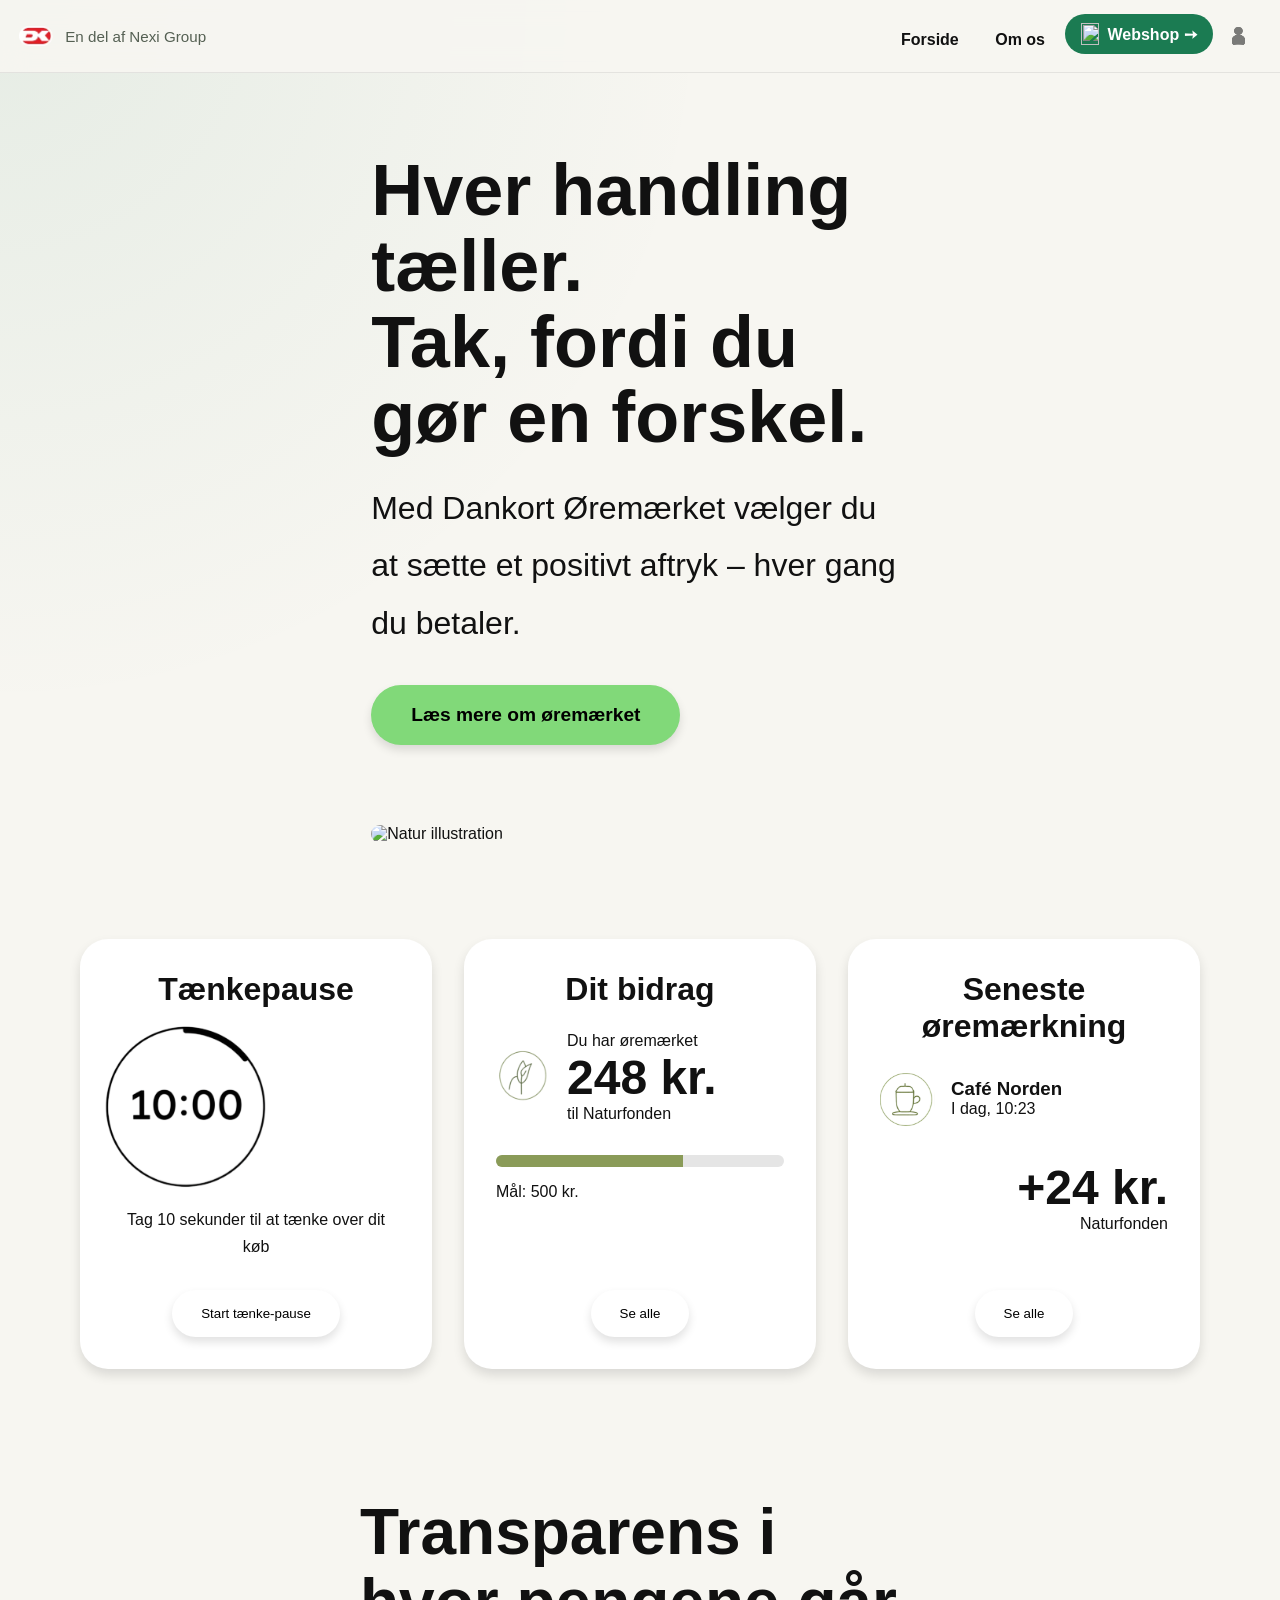
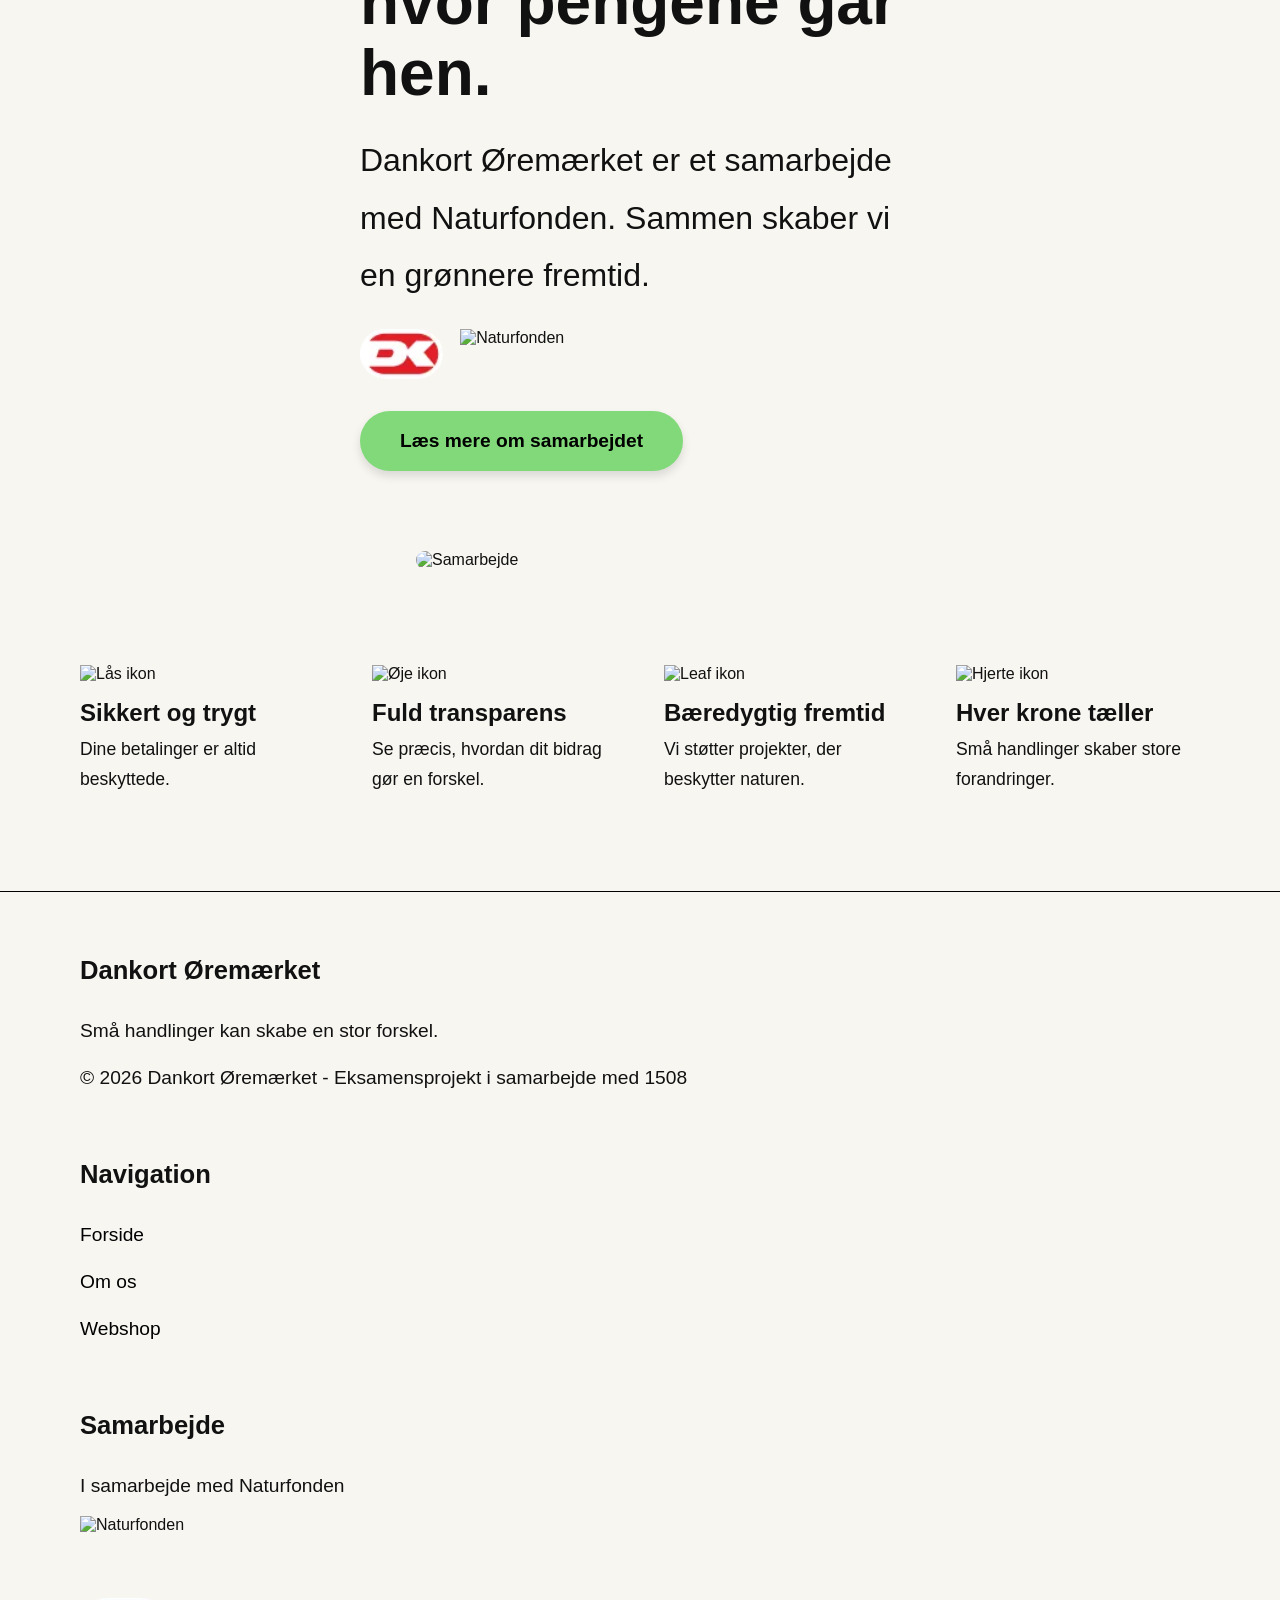
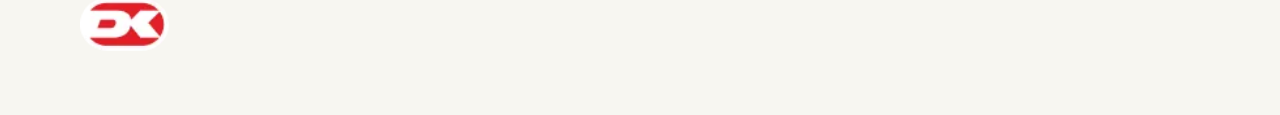
==== commit 90dfdd16: "Merge branch 'main' of https://github.com/Tema-10-Eksamen/Tema_10_Dankort" ====
--- a/index.html
+++ b/index.html
@@ -52,20 +52,20 @@
         <span></span>
         <span></span>
       </button>
-       <img src="imgs/profillogo.webp" alt="" class="popup-img" id="openPopup">
+       <img src="imgs/profillogo-svgformat.svg" alt="" class="popup-img" id="openPopup">
     </header>
    
    <!--Pop-up-->
                 <div id="popup" class="popup">
     <span class="close">&times;</span>
     <div class="login-box">
-  <button class="close">×</button>
+  <button class="close"></button>
 
   <form>
     <h2>Opret profil</h2>
 
     <div class="input-group">
-      <span><img src="imgs/profillogo.webp" alt=""></span>
+      <span><img src="imgs/profillogo-svgformat.svg" alt=""></span>
       <input type="text" placeholder="Brugernavn eller email">
     </div>
 
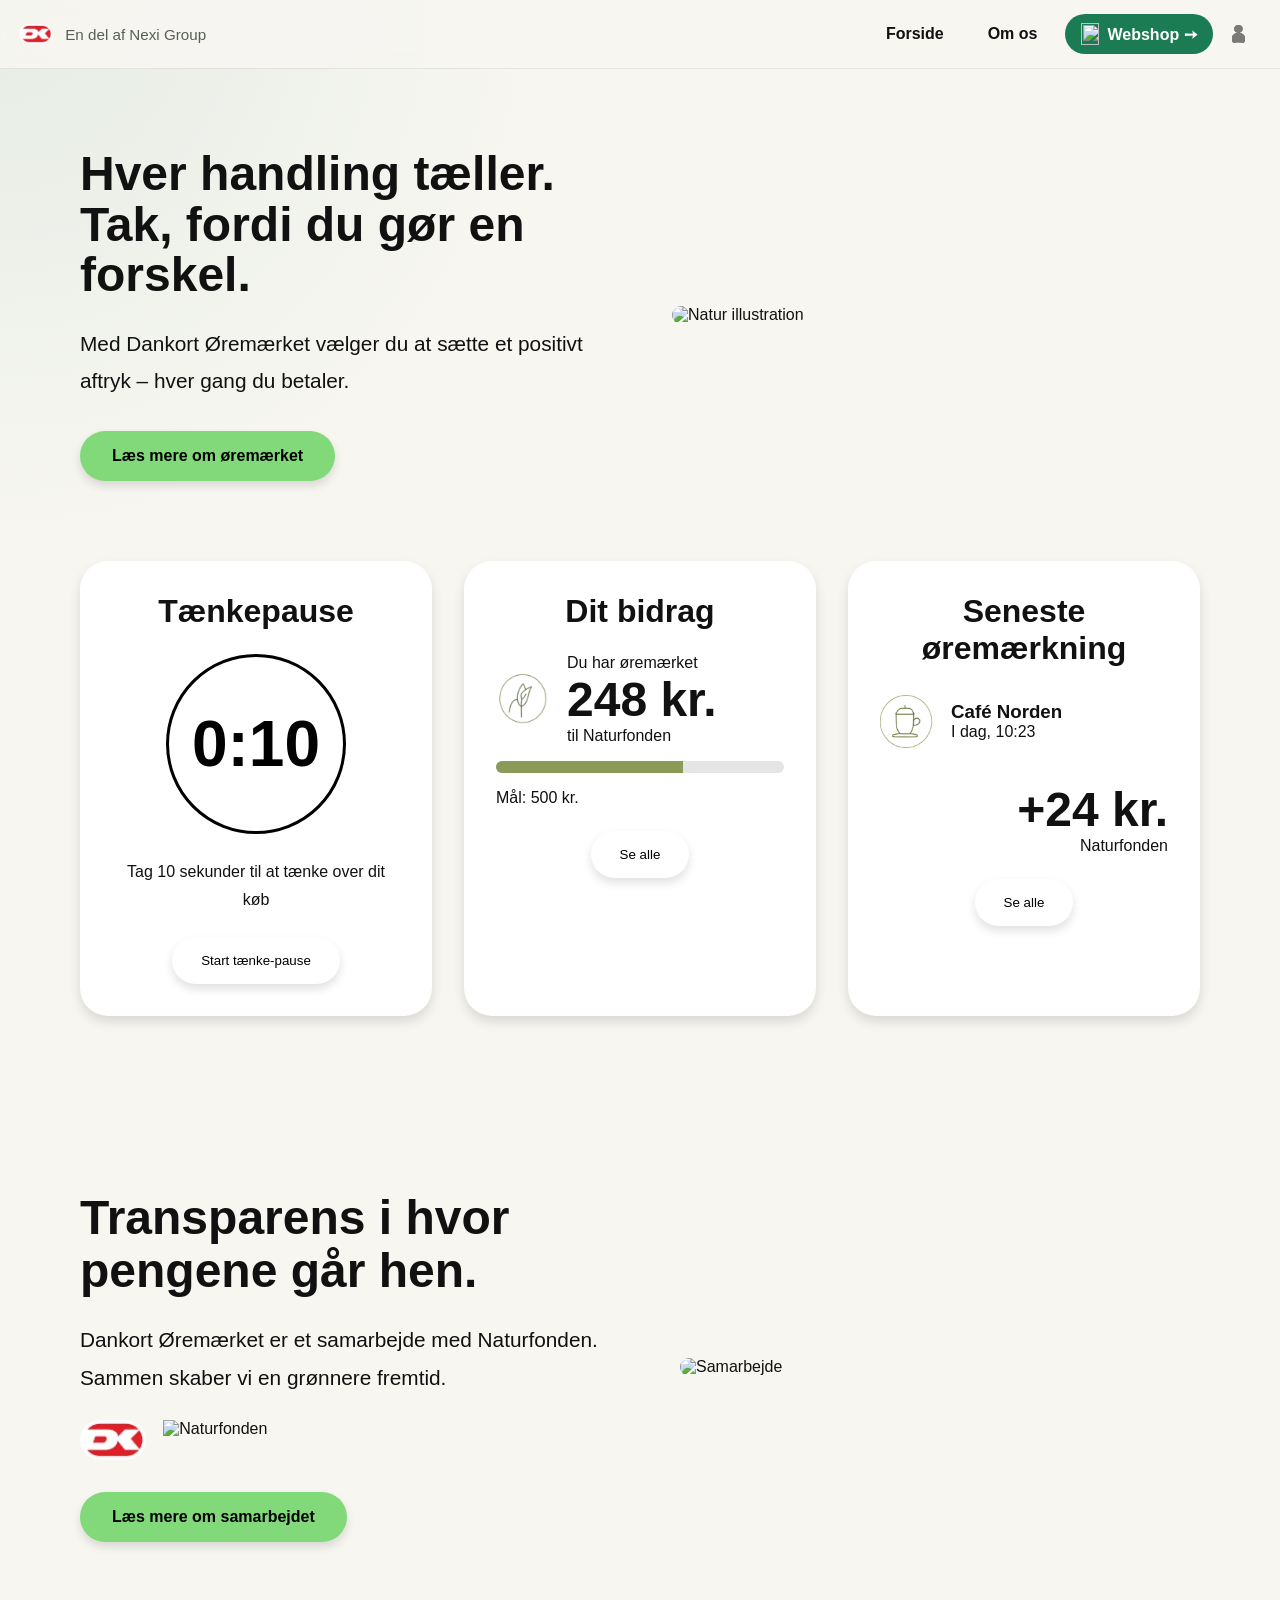
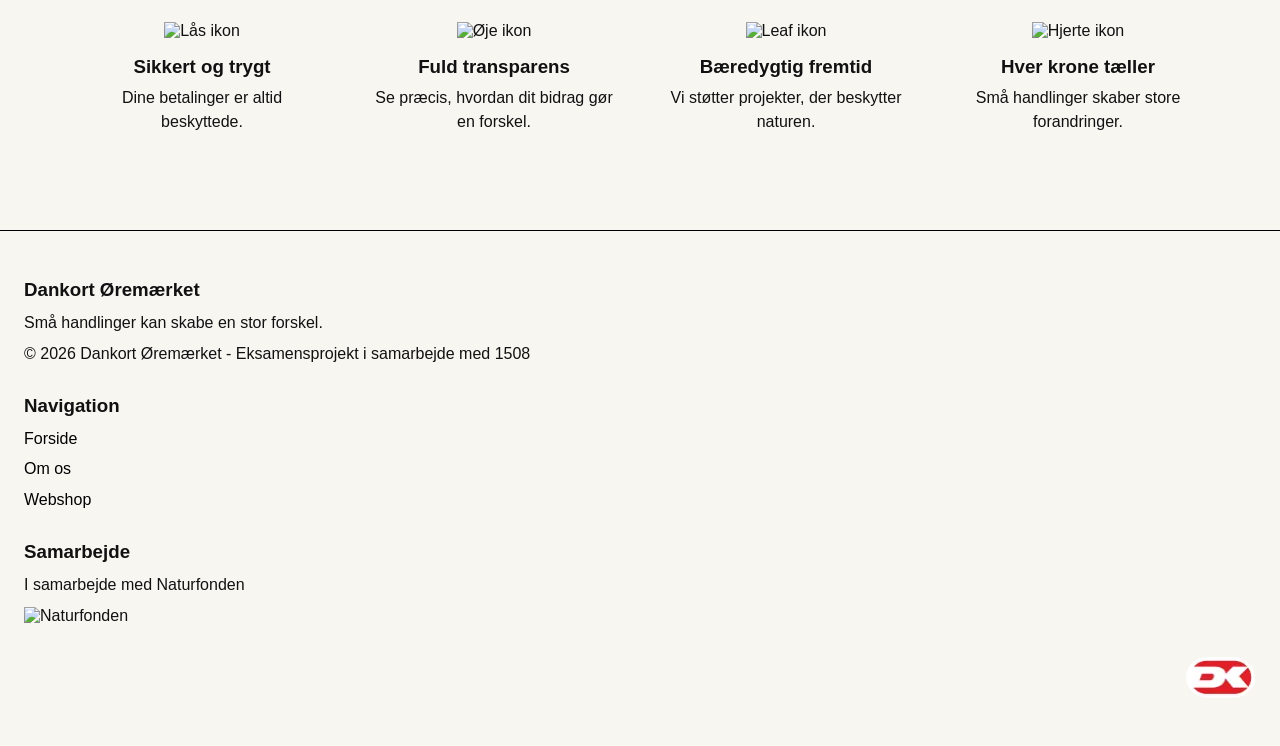
==== commit 20822e21: "index - opdateret grid + timer 10 sek" ====
--- a/index.html
+++ b/index.html
@@ -6,12 +6,16 @@
 
     <!-- CSS -->
     <link rel="stylesheet" href="css/custom.css" />
+    <link rel="stylesheet" href="css/general.css" />
     <link rel="stylesheet" href="css/index.css" />
-    <link rel="stylesheet" href="css/general.css" />
-     <!---Javascript--->
+      <!---Javascript--->
     <script src="js/popup.js" defer></script>
    <!-- <script src="js/burger.js" defer></script>-->
 
+    <!-- JS -->
+   <script src="js/nav.js" defer></script>
+   <script src="js/timer.js" defer></script>
+   <script src="js/disclaimer-pop-over.js" defer></script>
     <title>Dankort-case</title>
 
     <link rel="icon" type="image/png" href="favicon/apple-touch-icon.svg" />
@@ -24,37 +28,59 @@
     <header>
 
       <div class="logo">
-       <a href="index.html"><img src="imgs/logo.webp" alt="Logo" /></a>
+
+        <a href="index.html">
+          <img src="imgs/logo.webp" alt="Dankort logo" />
+        </a>
+
         <p>En del af Nexi Group</p>
-      </div>
-
-      <nav class="menu" aria-label="Primær navigation">
-        <div class="rightmenu">
+
+      </div>
+
+      <!-- DESKTOP NAV -->
+
+      <nav class="menu">
+
         <a href="index.html">Forside</a>
+
         <a href="about.html">Om os</a>
-            <a href="shop.html" class="shop"> <img src="imgs/leaf 1 - ikon.svg" alt="">Webshop ➙</a>
+
+          <a href="shop.html" class="shop"> <img src="imgs/leaf 1 - ikon.svg" alt="">Webshop ➙</a>
       <!--  <button id="profileButton" class="profile-button" type="button" aria-label="Open profile login" aria-controls="profileOverlay">-->
  <!--  </button>-->
-   </div>
+        <!-- <img src="imgs/profillogo-svgformat.svg" alt="Profil ikon"> -->
+
       </nav>
-  
-      <div class="mobile-nav" aria-label="Mobil navigation">
+
+      <!-- MOBILE NAV -->
+
+      <div class="mobile-nav">
+
         <a href="index.html">Forside</a>
+
         <a href="about.html">Om os</a>
-           <a href="shop.html" class="shop"> <img src="imgs/leaf 1 - ikon.svg" alt="">Webshop ➙</a>
-        <button id="profileButtonMobile" class="profile-button profile-button--mobile" type="button" aria-label="Open profile login" aria-controls="profileOverlay">
-        
-        </button>
-      </div>
-
-      <button class="burger" type="button" aria-label="Åbn menu">
-        <span></span>
-        <span></span>
-        <span></span>
-      </button>
-       <img src="imgs/profillogo-svgformat.svg" alt="" class="popup-img" id="openPopup">
+
+        <a href="shop.html" class="shop">
+          Merch
+        </a>
+
+        <img src="imgs/profillogo-svgformat.svg" alt="Profil ikon">
+
+      </div>
+
+      <!-- BURGER -->
+
+      <button class="burger" type="button">
+
+  <span></span>
+  <span></span>
+  <span></span>
+
+</button>
+      <img src="imgs/profillogo-svgformat.svg" alt="" class="popup-img" id="openPopup">
     </header>
    
+    </header>
    <!--Pop-up-->
                 <div id="popup" class="popup">
     <span class="close">&times;</span>
@@ -83,6 +109,13 @@
 
     <main>
 
+      
+      <dialog id="my-dialog" popover> 
+      <h2>OBS:</h2>
+       <p>Dette projekt er udarbejdet som led i en eksamen på Erhvervsakademi København (EK) i samarbejde med 1508 (Dankort), hvor Dankort udelukkende indgår som case-virksomhed. Projektet er derfor fiktivt og ikke bestilt af eller udarbejdet på vegne af Dankort. </p> 
+       <button popovertarget="my-dialog" popovertargetaction="hide">Luk</button>
+      </dialog>
+
       <section class="hero-section">
 
         <div class="hero-text">
@@ -103,12 +136,14 @@
         </div>
 
         <div class="hero-image">
+
           <img src="imgs/Hero-billede-forside.webp" alt="Natur illustration">
+
         </div>
 
       </section>
 
-      <!-- CARDS -->
+      <!-- INFO CARDS -->
 
       <section class="info-cards">
 
@@ -118,21 +153,28 @@
 
           <h2>Tænkepause</h2>
 
-         <div class="timer-circle">
-         <img src="imgs/timer10sek.svg" alt="Tænke-pause timer">
-         </div>
-
-          <p class="card-text">
-            Tag 10 sekunder til at tænke over dit køb
-          </p>
-
-          <button>
-            Start tænke-pause
-          </button>
-
-        </article>
-
-        <!-- BIDRAG -->
+          <!-- TIMER -->
+
+<div class="timer-circle">
+
+
+  <p id="countdown">0:10</p>
+
+</div>
+
+<p class="card-text">
+  Tag 10 sekunder til at tænke over dit køb
+</p>
+
+<button id="startTimerBtn">
+  Start tænke-pause
+</button>
+
+         
+
+        </article>
+
+        <!-- DIT BIDRAG -->
 
         <article class="card">
 
@@ -143,17 +185,21 @@
             <img src="imgs/KORN-IKON.svg" alt="Leaf icon">
 
             <div>
+
               <p>Du har øremærket</p>
 
               <h3>248 kr.</h3>
 
               <p>til Naturfonden</p>
+
             </div>
 
           </div>
 
           <div class="progress-bar">
+
             <div class="progress-fill"></div>
+
           </div>
 
           <p class="goal">
@@ -177,15 +223,21 @@
             <img src="imgs/kaffe-ikon.svg" alt="Coffee icon">
 
             <div>
+
               <h3>Café Norden</h3>
+
               <p>I dag, 10:23</p>
+
             </div>
 
           </div>
 
           <div class="payment-amount">
+
             <h3>+24 kr.</h3>
+
             <p>Naturfonden</p>
+
           </div>
 
           <button>
@@ -225,7 +277,9 @@
         </div>
 
         <div class="transparency-image">
+
           <img src="imgs/Transparens-sektion-billede.webp" alt="Samarbejde">
+
         </div>
 
       </section>
@@ -309,7 +363,9 @@
         <h3>Navigation</h3>
 
         <a href="index.html">Forside</a>
+
         <a href="about.html">Om os</a>
+
         <a href="shop.html">Webshop</a>
 
       </div>
@@ -325,11 +381,13 @@
       </div>
 
       <div class="footer-logo">
+
         <img src="imgs/logo.webp" alt="Dankort">
+
       </div>
 
     </footer>
-<script src="js/nav.js" defer></script>
+
   </body>
 </html>
 
--- a/css/general.css
+++ b/css/general.css
@@ -306,6 +306,44 @@
     font-size:40px;
     cursor:pointer;
 }
+/* ---------- FOOTER ---------- */
+
+.footer {
+  display: flex;
+  flex-direction: column;
+
+  gap: 2rem;
+
+  padding: 3rem 1.5rem;
+
+  border-top: 1px solid #000;
+}
+
+.footer-column {
+  display: flex;
+  flex-direction: column;
+
+  gap: 0.8rem;
+}
+
+.footer-column a {
+  color: #000;
+
+  text-decoration: none;
+}
+
+.footer-column img {
+  width: 130px;
+}
+
+.footer-logo {
+  display: flex;
+  justify-content: flex-end;
+}
+
+.footer-logo img {
+  width: 70px;
+}
 
 /*****MEDIA Q.....*****/
 
@@ -381,8 +419,7 @@
 
 .login-box {
   width: 50%;
-  height: 40%;
-  
+  height: 75%;
 }
 }
 
--- a/css/index.css
+++ b/css/index.css
@@ -1,4 +1,3 @@
-
 /* ---------- HERO SECTION ---------- */
 
 .hero-section {
@@ -103,20 +102,55 @@
 /* ---------- TIMER ---------- */
 
 .timer-circle {
+  position: relative;
+
+  width: 180px;
+  height: 180px;
+
+  margin: 0 auto 1.5rem;
+
+  border: 3px solid #000;
+  border-radius: 50%;
+
   display: flex;
   justify-content: center;
   align-items: center;
 
-  margin-bottom: 1.5rem;
-}
-
-.timer-circle img {
-  width: 180px;
-  height: auto;
-
-  object-fit: contain;
-}
-
+  background-color: transparent;
+}
+
+/* sort progress-streg øverst */
+
+.timer-circle::before {
+  content: "";
+
+  position: absolute;
+
+  top: -3px;
+  right: 18px;
+
+  width: 55px;
+  height: 12px;
+
+}
+
+/* countdown */
+
+#countdown {
+  position: absolute;
+
+  top: 50%;
+  left: 50%;
+
+  transform: translate(-50%, -50%);
+
+  font-size: 4rem;
+  font-weight: 700;
+
+  font-family: Arial, sans-serif;
+
+  color: #000;
+}
 
 /* ---------- BIDRAG ---------- */
 
@@ -290,130 +324,48 @@
   width: 70px;
 }
 
-
 /* ---------- DESKTOP ---------- */
 
 @media (min-width: 1024px) {
 
-  /* ---------- HERO ---------- */
-
   .hero-section {
-    display: flex;
-    justify-content: space-between;
+    display: grid;
+
+    grid-template-columns: 1fr 1fr;
+
     align-items: center;
 
-    gap: 5rem;
-
-    padding: 5rem 5rem 6rem;
+    gap: 4rem;
+
+    padding: 5rem;
   }
 
-  .hero-text {
-    width: 48%;
-  }
-
-  .hero-image {
-    width: 48%;
-  }
-
-  .hero-text h1 {
-    font-size: 4.5rem;
-
-    max-width: 700px;
-  }
-
-  .hero-text p {
-    font-size: 2rem;
-
-    max-width: 700px;
-  }
-
-  .hero-image img {
-    width: 100%;
-  }
-
-  .cta-btn {
-    font-size: 1.2rem;
-
-    padding: 1.2rem 2.5rem;
-  }
-
-  /* ---------- INFO CARDS ---------- */
-
-  .info-cards {
-    display: flex;
-    flex-direction: row;
+   .info-cards {
+    display: grid;
+
+    grid-template-columns: repeat(3, 1fr);
 
     gap: 2rem;
 
     padding: 0 5rem 6rem;
   }
 
-  .card {
-    flex: 1;
-
-    min-height: 430px;
-
-    display: flex;
-    flex-direction: column;
-    justify-content: space-between;
+  @media (min-width: 1024px) {
+
+  .transparency-section {
+    display: grid;
+
+    grid-template-columns: 1fr 1fr;
+
+    align-items: center;
+
+    gap: 5rem;
+
+    padding: 5rem;
   }
 
-  .card h2 {
-    font-size: 2rem;
-  }
-
-  .card button {
-    margin-top: auto;
-  }
-
-  .timer-circle {
-    width: 150px;
-    height: 150px;
-  }
-
-  /* ---------- TRANSPARENCY ---------- */
-
-  .transparency-section {
-    display: flex;
-    justify-content: space-between;
-    align-items: center;
-
-    gap: 5rem;
-
-    padding: 2rem 5rem 6rem;
-  }
-
-  .transparency-text {
-    width: 50%;
-  }
-
-  .transparency-image {
-    width: 40%;
-  }
-
-  .transparency-text h2 {
-    font-size: 4rem;
-
-    max-width: 600px;
-  }
-
-  .transparency-text p {
-    font-size: 2rem;
-
-    max-width: 650px;
-  }
-
-  .transparency-image img {
-    width: 100%;
-  }
-
-  .partner-logos img {
-    height: 50px;
-  }
-
-  /* ---------- FEATURES ---------- */
-
-  .features {
+}
+ .features {
     display: grid;
 
     grid-template-columns: repeat(4, 1fr);
@@ -423,59 +375,85 @@
     padding: 0 5rem 6rem;
   }
 
-  .feature {
-    text-align: left;
-  }
-
-  .feature img {
-    width: 70px;
-  }
-
-  .feature h3 {
-    font-size: 1.5rem;
-  }
-
-  .feature p {
-    font-size: 1.1rem;
-
-    line-height: 1.7;
-  }
-
-  /* ---------- FOOTER ---------- */
-
-  .footer {
-    display: flex;
-    justify-content: space-between;
-    align-items: flex-start;
-
-    gap: 4rem;
-
-    padding: 4rem 5rem;
-  }
-
-  .footer-column {
-    flex: 1;
-  }
-
-  .footer-column h3 {
-    margin-bottom: 1rem;
-
-    font-size: 1.6rem;
-  }
-
-  .footer-column p,
-  .footer-column a {
-    font-size: 1.2rem;
-
-    line-height: 1.8;
-  }
-
-  .footer-column img {
-    width: 170px;
-  }
-
-  .footer-logo img {
-    width: 90px;
-  }
-
-}+}
+
+
+/* ---------- POPUP ---------- */
+
+#my-dialog {
+  width: min(90%, 600px);
+
+  padding: 2rem;
+
+  border: none;
+  border-radius: 28px;
+
+  background-color: #F7F7F7;
+
+  box-shadow: 0 10px 30px rgba(0,0,0,0.2);
+
+}
+
+/* baggrund når popup er åben */
+
+#my-dialog::backdrop {
+  background: rgba(0,0,0,0.45);
+
+  backdrop-filter: blur(3px);
+}
+
+/* tekst */
+
+#my-dialog p {
+  font-size: 1.1rem;
+
+  line-height: 1.8;
+
+  color: #222;
+
+  margin-bottom: 2rem;
+}
+
+/* close button */
+
+#my-dialog button {
+  border: none;
+
+  background-color: var(--prime-lime);
+
+  color: #000;
+
+  padding: 1rem 2rem;
+
+  border-radius: 999px;
+
+  font-size: 1rem;
+  font-weight: 600;
+
+  cursor: pointer;
+
+  transition: 0.3s ease;
+
+  box-shadow: 0 5px 10px rgba(0,0,0,0.12);
+}
+
+#my-dialog button:hover {
+  transform: scale(1.03);
+}
+
+button {
+  transition:
+    transform 0.3s ease,
+    background-color 0.3s ease,
+    box-shadow 0.3s ease;
+
+  cursor: pointer;
+}
+
+button:hover {
+  transform: translateY(-3px);
+
+  background-color: var(--prime-lime);
+
+  box-shadow: 0 10px 20px rgba(0,0,0,0.15);
+}
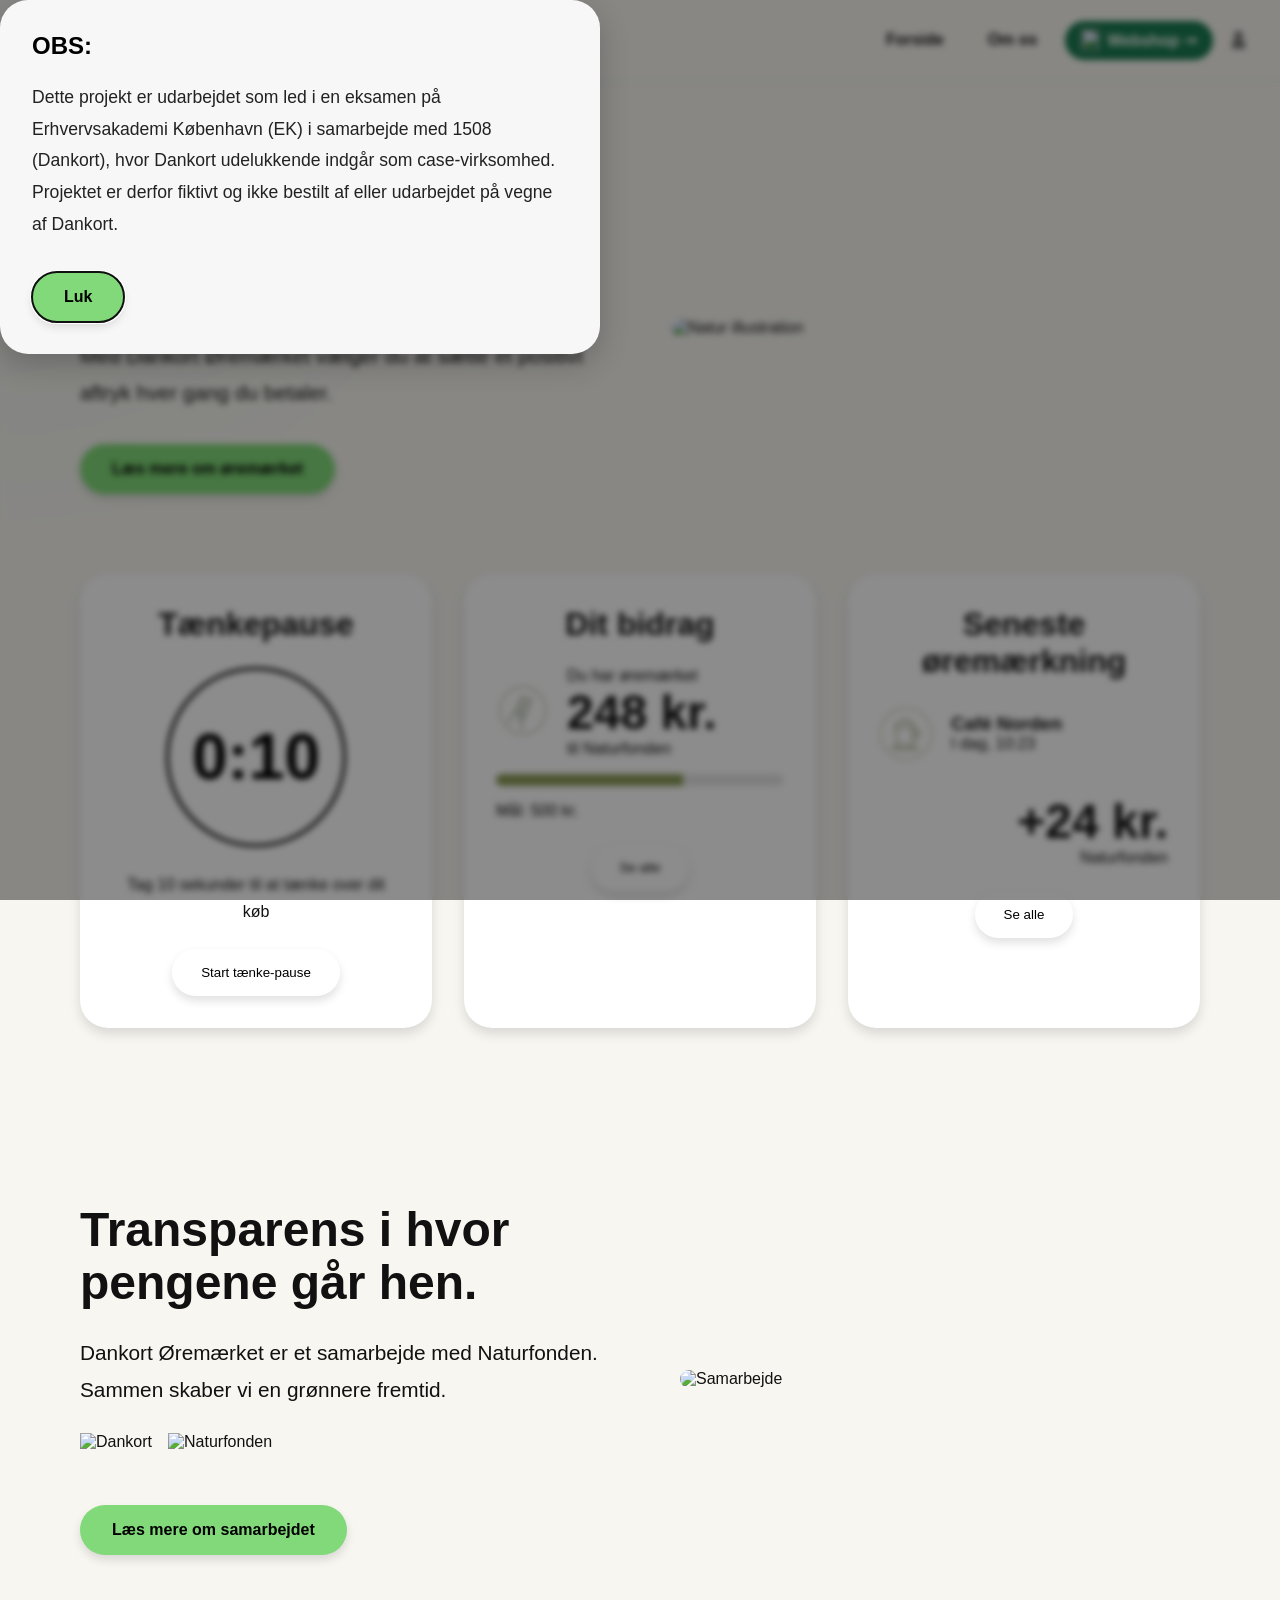
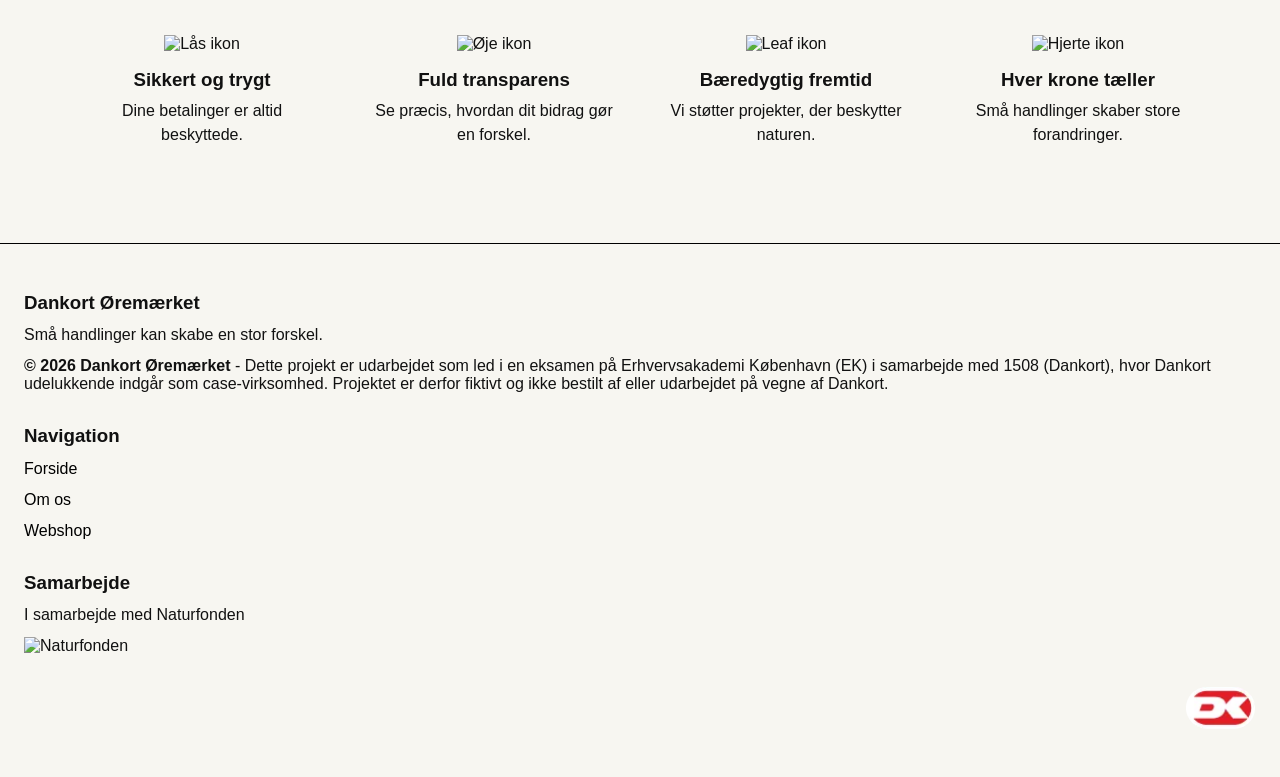
==== commit 208fdf2e: "Replace logo image and update alt text" ====
--- a/index.html
+++ b/index.html
@@ -3,7 +3,7 @@
   <head>
     <meta charset="UTF-8" />
     <meta name="viewport" content="width=device-width, initial-scale=1.0" />
-
+    <meta name="robots" content="noindex, nofollow">
     <!-- CSS -->
     <link rel="stylesheet" href="css/custom.css" />
     <link rel="stylesheet" href="css/general.css" />
@@ -30,7 +30,7 @@
       <div class="logo">
 
         <a href="index.html">
-          <img src="imgs/logo.webp" alt="Dankort logo" />
+          <img src="favicon/Dankort-logo.svg" alt="Dankort logo" />
         </a>
 
         <p>En del af Nexi Group</p>
@@ -61,10 +61,12 @@
         <a href="about.html">Om os</a>
 
         <a href="shop.html" class="shop">
-          Merch
+        <img src="imgs/leaf 1 - ikon.svg" alt="" />
+
+            Webshop ➙
+
         </a>
 
-        <img src="imgs/profillogo-svgformat.svg" alt="Profil ikon">
 
       </div>
 
@@ -126,7 +128,7 @@
           </h1>
 
           <p>
-            Med Dankort Øremærket vælger du at sætte et positivt aftryk – hver gang du betaler.
+            Med Dankort Øremærket vælger du at sætte et positivt aftryk hver gang du betaler.
           </p>
 
           <a href="about.html" class="cta-btn">
@@ -264,7 +266,7 @@
 
           <div class="partner-logos">
 
-            <img src="imgs/logo.webp" alt="Dankort">
+            <img src="favicon/Dankort-logo.svg" alt="Dankort">
 
             <img src="imgs/Naturfonde-logo.svg" alt="Naturfonden">
 
@@ -353,7 +355,7 @@
         </p>
 
         <p class="copyright">
-          © 2026 Dankort Øremærket - Eksamensprojekt i samarbejde med 1508
+         <strong>  © 2026 Dankort Øremærket </strong> - Dette projekt er udarbejdet som led i en eksamen på Erhvervsakademi København (EK) i samarbejde med 1508 (Dankort), hvor Dankort udelukkende indgår som case-virksomhed. Projektet er derfor fiktivt og ikke bestilt af eller udarbejdet på vegne af Dankort.
         </p>
 
       </div>
@@ -391,3 +393,4 @@
   </body>
 </html>
 
+
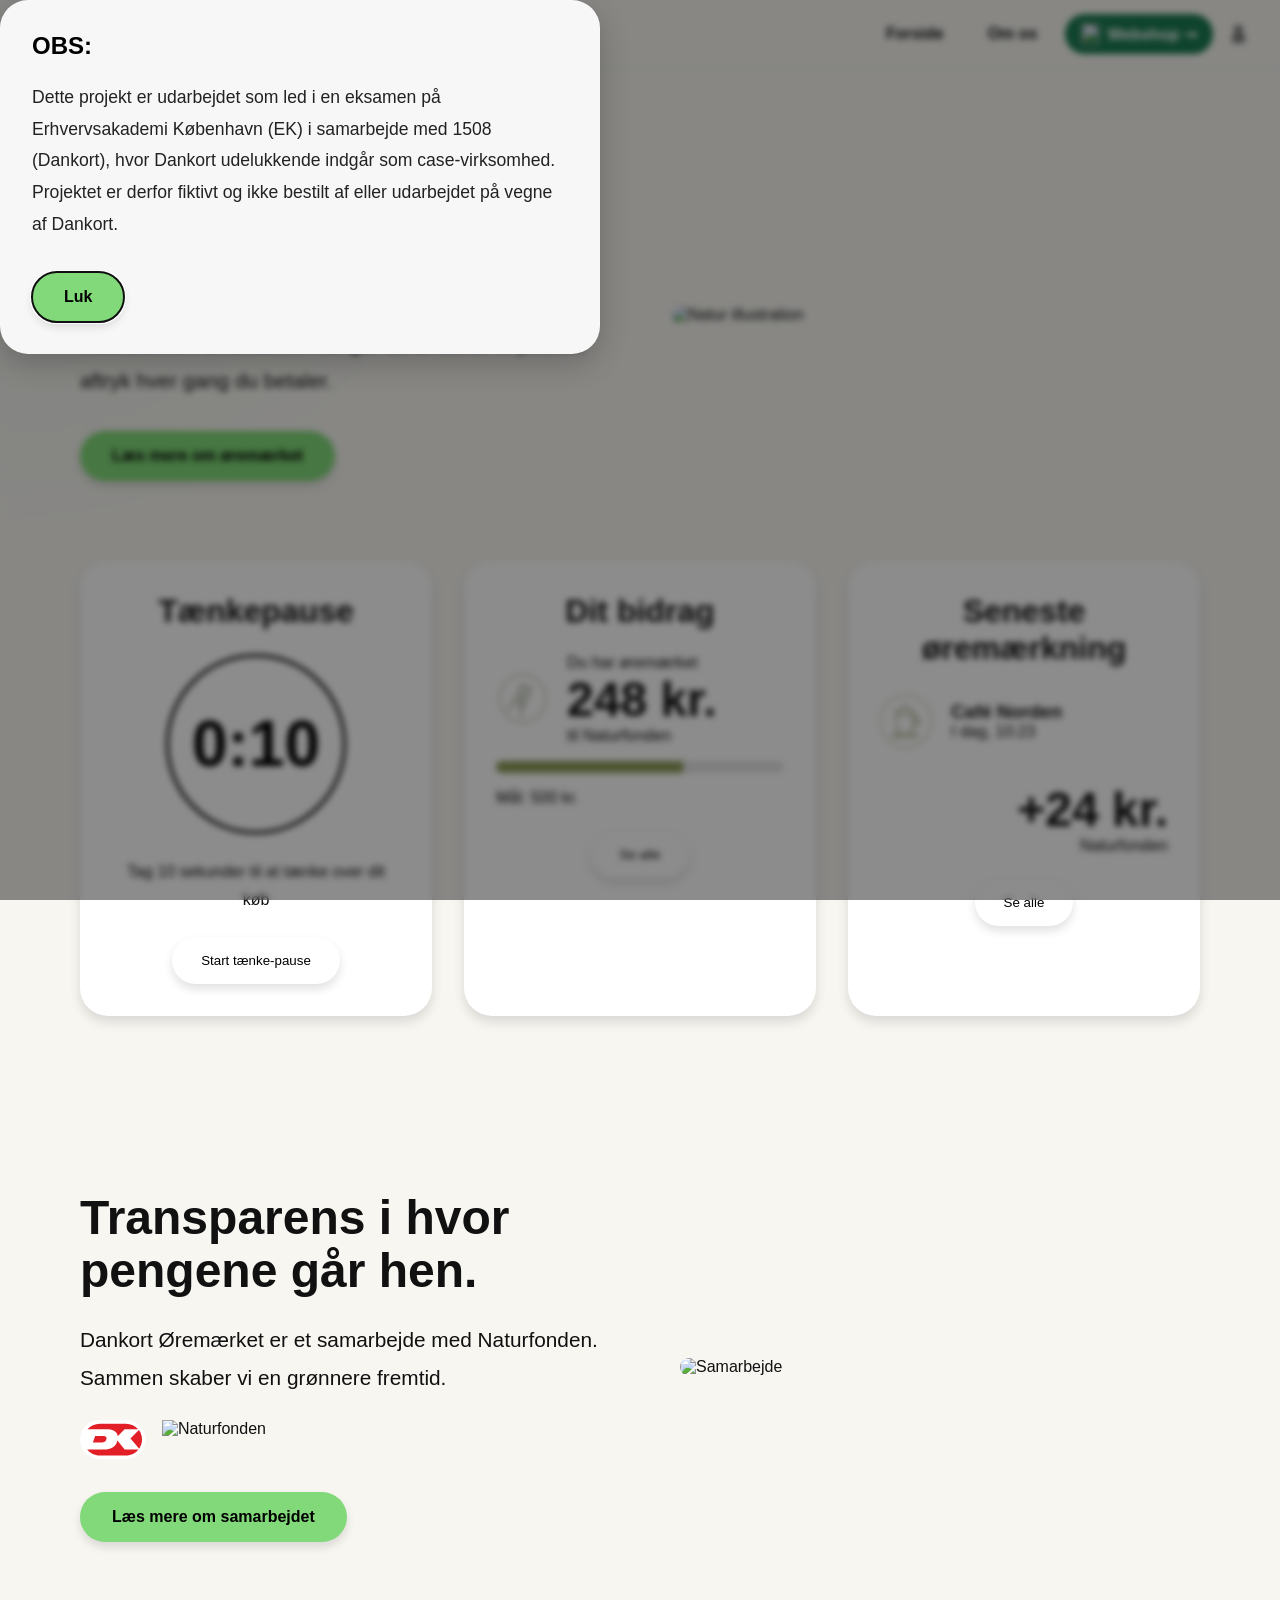
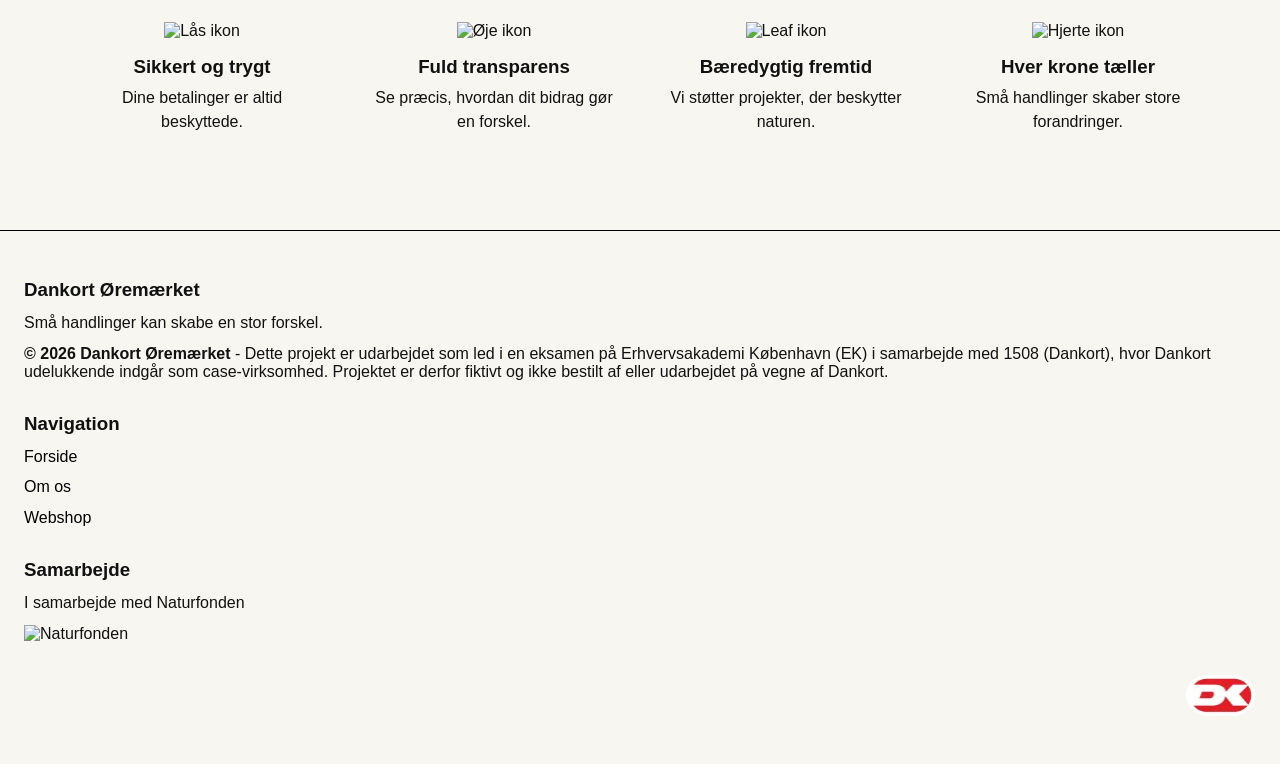
==== commit 42e7a32d: "Remove noindex, nofollow robots meta tag Removed robots meta tag to allow indexing." ====
--- a/index.html
+++ b/index.html
@@ -3,7 +3,6 @@
   <head>
     <meta charset="UTF-8" />
     <meta name="viewport" content="width=device-width, initial-scale=1.0" />
-    <meta name="robots" content="noindex, nofollow">
     <!-- CSS -->
     <link rel="stylesheet" href="css/custom.css" />
     <link rel="stylesheet" href="css/general.css" />
